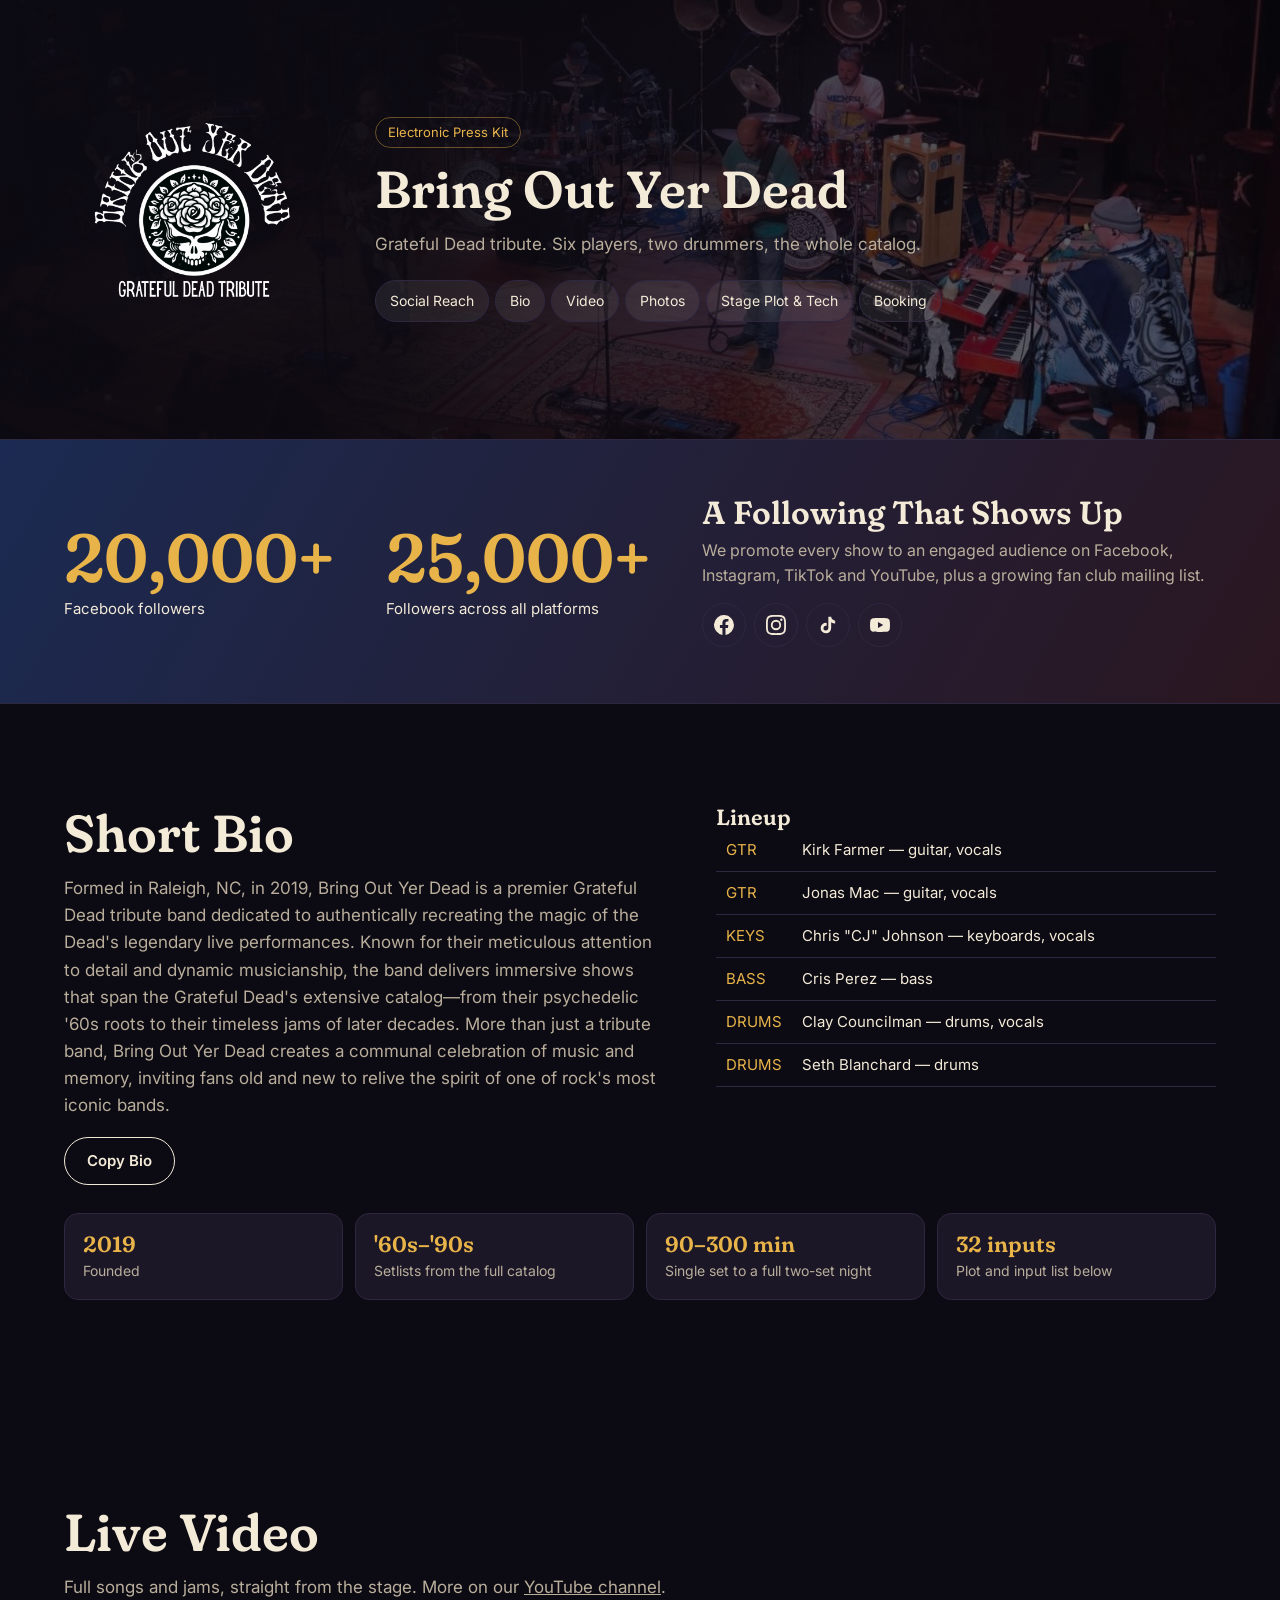
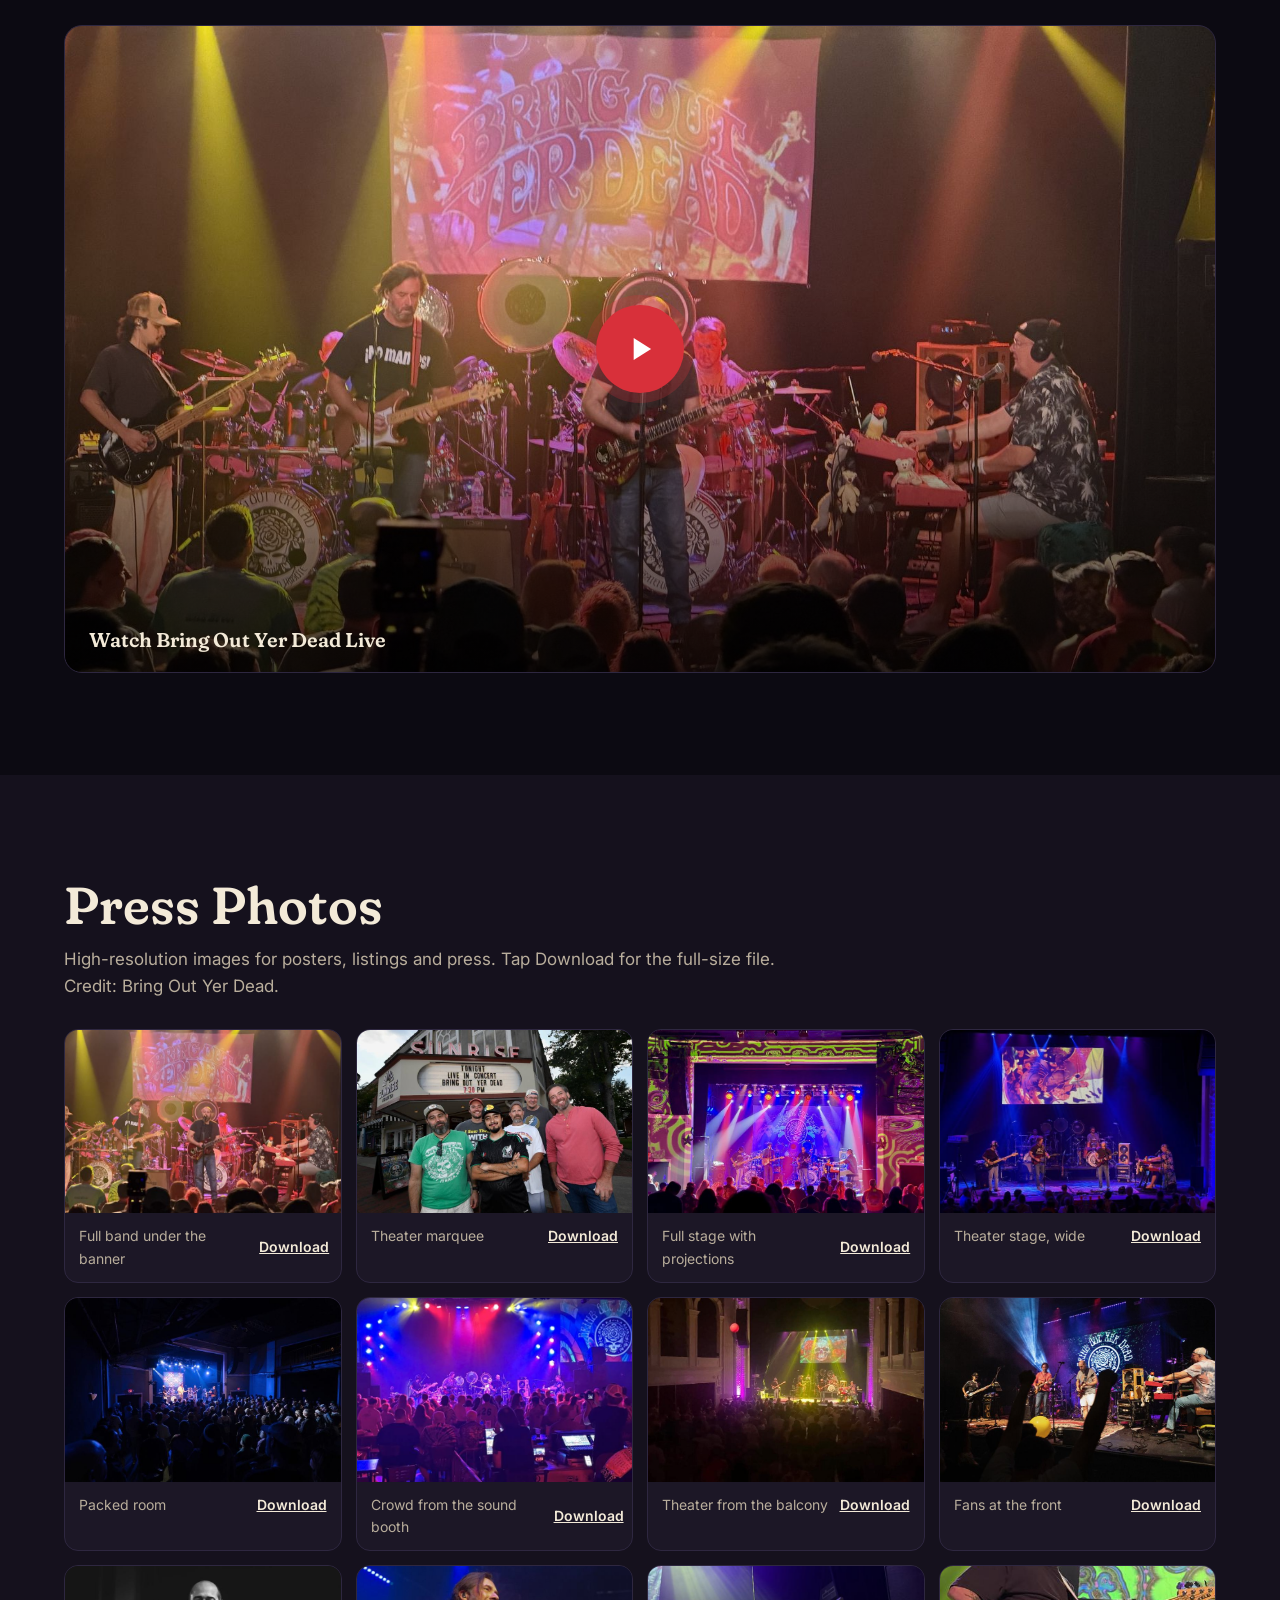
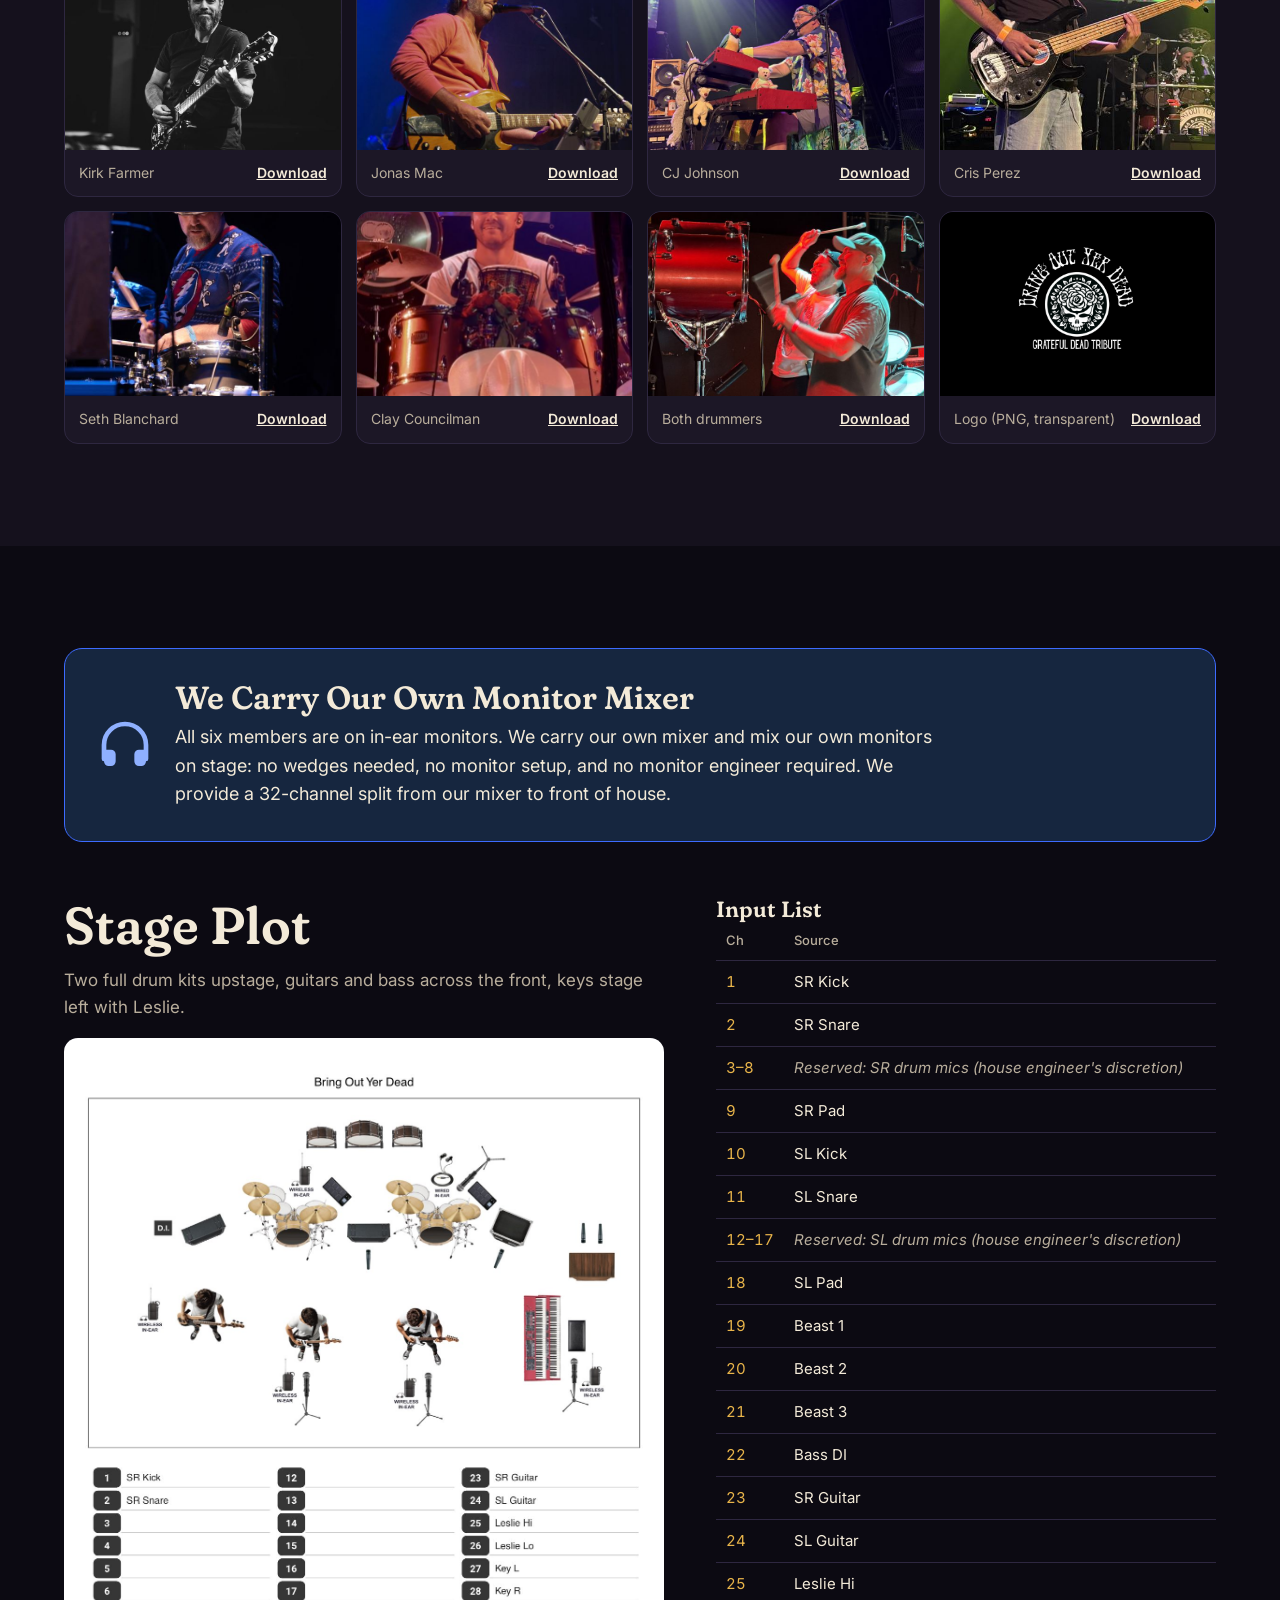
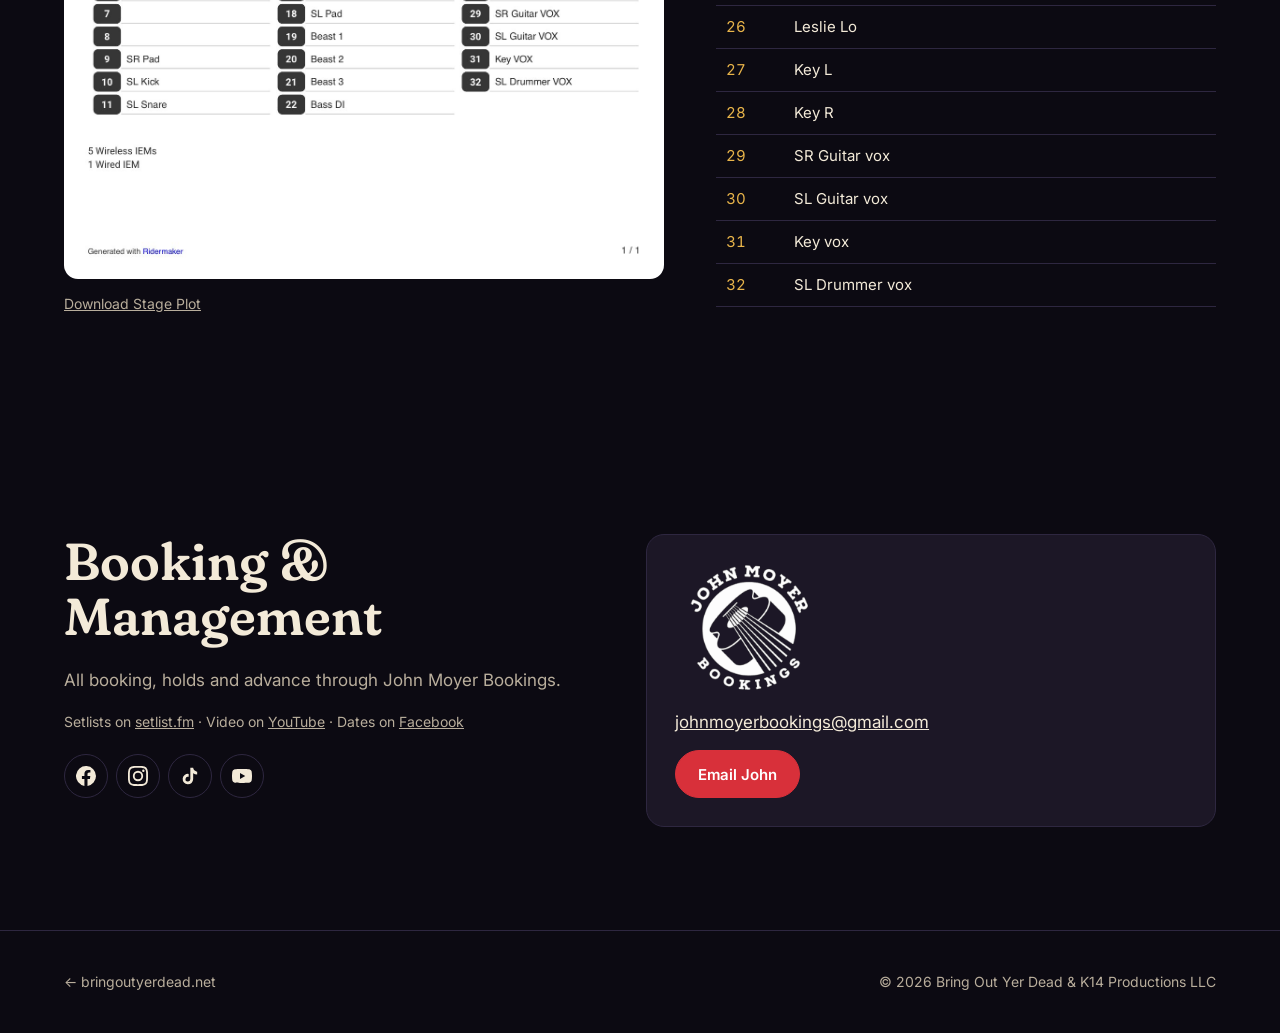
==== epk/index.html @ 400130a0 "EPK: reword monitor rig callout (own mixer, 32-ch split to FOH) Co-Authored-By: Claude Opus 5.5 <nor" ====
<!DOCTYPE html>
<html lang="en">
<head>
<meta charset="utf-8">
<meta name="viewport" content="width=device-width,initial-scale=1">
<title>Press Kit · Bring Out Yer Dead</title>
<meta name="robots" content="noindex,nofollow">
<link rel="icon" href="../img/icon.png">
<link rel="preconnect" href="https://fonts.googleapis.com"><link rel="preconnect" href="https://fonts.gstatic.com" crossorigin>
<link rel="stylesheet" href="https://fonts.googleapis.com/css2?family=Anton&family=Caveat:wght@600&family=Fraunces:opsz,wght,SOFT,WONK@9..144,500..700,100,1&family=Inter:wght@400;500;600&display=swap">
<link rel="stylesheet" href="../css/site.css">
<style>
.ehero{position:relative;isolation:isolate;overflow:hidden;padding:clamp(48px,7vw,96px) max(5vw,16px)}
.ehero::before{content:"";position:absolute;inset:0;z-index:-2;background:url(../img/stage.jpg) center/cover}
.ehero::after{content:"";position:absolute;inset:0;z-index:-1;background:linear-gradient(90deg,rgba(12,10,18,.96) 30%,rgba(12,10,18,.55))}
.ehero .wrap{display:grid;grid-template-columns:minmax(0,260px) minmax(0,1fr);gap:clamp(24px,4vw,56px);align-items:center}
.ehero img{width:100%;max-width:260px}
.ehero h1{font-size:clamp(36px,5vw,52px)}
.tag{display:inline-block;font-size:13px;color:var(--gold);border:1px solid rgba(232,180,74,.4);border-radius:999px;padding:4px 12px;margin-bottom:14px}
.jump{display:flex;gap:6px;flex-wrap:wrap;margin-top:22px}
.jump a{font-size:14px;text-decoration:none;padding:9px 14px;border-radius:999px;background:rgba(255,255,255,.07);border:1px solid var(--line)}
.jump a:hover{border-color:var(--red)}
.facts{display:grid;grid-template-columns:repeat(auto-fit,minmax(170px,1fr));gap:12px;margin-top:28px}
.facts div{background:var(--card);border:1px solid var(--line);border-radius:14px;padding:16px 18px}
.facts b{display:block;font:600 22px Fraunces,serif;font-variation-settings:"SOFT" 100;color:var(--gold)}
.facts span{font-size:14px;color:var(--mute)}
.two{display:grid;grid-template-columns:minmax(0,1.2fr) minmax(0,1fr);gap:clamp(24px,4vw,56px);align-items:start}
.photos{display:grid;grid-template-columns:repeat(auto-fit,minmax(240px,1fr));gap:14px;margin-top:28px}
.photos figure{margin:0;background:var(--card);border:1px solid var(--line);border-radius:14px;overflow:hidden}
.photos img{aspect-ratio:3/2;object-fit:cover;width:100%}
.photos figcaption{display:flex;justify-content:space-between;align-items:center;gap:10px;padding:12px 14px;font-size:14px;color:var(--mute)}
.photos a{color:var(--ink);font-weight:600;white-space:nowrap}
.plot{background:#fff;border-radius:14px;padding:10px}
table{width:100%;border-collapse:collapse;font-size:15px}
th,td{text-align:left;padding:9px 10px;border-bottom:1px solid var(--line)}
th{color:var(--mute);font-weight:500;font-size:13px}
td:first-child{font-variant-numeric:tabular-nums;color:var(--gold);width:3.5em}
.note{font-size:14px;color:var(--mute);margin-top:14px}
.rlist{columns:2 220px;padding:0;list-style:none;margin:20px 0 0}
.rlist li{padding:8px 0;border-bottom:1px solid var(--line);break-inside:avoid}
.reach{background:linear-gradient(120deg,#1b2a52,#2a1620);border-block:1px solid var(--line);padding:clamp(32px,5vw,56px) max(5vw,16px)}
.reach .wrap{display:grid;grid-template-columns:auto auto minmax(0,1fr);gap:clamp(20px,4vw,56px);align-items:center}
.rnum b{display:block;font:600 clamp(44px,6vw,68px)/1 Fraunces,serif;font-variation-settings:"SOFT" 100;color:var(--gold)}
.rnum span{display:block;margin-top:6px;color:var(--ink);font-size:15px}
.rtxt h2{font-size:clamp(24px,3vw,32px)}.rtxt p{color:var(--mute);margin:8px 0 14px}
.vframe{position:relative;display:grid;place-items:center;aspect-ratio:16/9;border-radius:18px;overflow:hidden;background:#000 url(../img/gallery/banner-wide.jpg) center/cover;border:1px solid var(--line);margin-top:24px;text-decoration:none}
.vframe::before{content:"";position:absolute;inset:0;background:linear-gradient(transparent 40%,rgba(0,0,0,.75))}
.vplay{position:relative;width:88px;height:88px;border-radius:50%;background:var(--red);display:grid;place-items:center;box-shadow:0 0 0 10px rgba(216,48,58,.25)}
.vlabel{position:absolute;left:24px;bottom:20px;font:600 20px Fraunces,serif;font-variation-settings:"SOFT" 100}
.vframe iframe{position:absolute;inset:0;width:100%;height:100%;border:0}
.mon{display:flex;gap:22px;align-items:center;background:#16263f;border:1px solid var(--blue);border-radius:18px;padding:clamp(20px,3vw,32px);margin-bottom:clamp(32px,5vw,56px)}
.mon svg{width:56px;height:56px;flex:none;color:#8fb0ff}
.mon h3{font-size:clamp(24px,3vw,32px)}.mon p{margin:8px 0 0;font-size:18px;max-width:70ch}
tr.res td{color:var(--mute);font-style:italic}tr.res td:first-child{color:var(--gold);font-style:normal;white-space:nowrap}
td:first-child{width:4.5em}
@media(max-width:860px){.reach .wrap{grid-template-columns:1fr 1fr}.rtxt{grid-column:1/-1}}
@media(max-width:600px){.mon{flex-direction:column;align-items:flex-start}}
@media(max-width:760px){.ehero .wrap,.two{grid-template-columns:minmax(0,1fr)}.ehero img{max-width:180px}}
</style>
</head>
<body>

<header class="ehero">
  <div class="wrap">
    <img src="../img/logo.png" alt="Bring Out Yer Dead — Grateful Dead Tribute">
    <div>
      <span class="tag">Electronic Press Kit</span>
      <h1>Bring Out Yer Dead</h1>
      <p class="lede">Grateful Dead tribute. Six players, two drummers, the whole catalog.</p>
      <div class="jump"><a href="#reach">Social Reach</a><a href="#bio">Bio</a><a href="#video">Video</a><a href="#photos">Photos</a><a href="#tech">Stage Plot &amp; Tech</a><a href="#contact">Booking</a></div>
    </div>
  </div>
</header>

<section class="reach" id="reach">
  <div class="wrap">
    <div class="rnum"><b>20,000+</b><span>Facebook followers</span></div>
    <div class="rnum"><b>25,000+</b><span>Followers across all platforms</span></div>
    <div class="rtxt">
      <h2>A Following That Shows Up</h2>
      <p>We promote every show to an engaged audience on Facebook, Instagram, TikTok and YouTube, plus a growing fan club mailing list.</p>
      <div class="social" data-social></div>
    </div>
  </div>
</section>

<section class="band" id="bio">
  <div class="wrap two">
    <div>
      <h2>Short Bio</h2>
      <p class="lede" id="bioText">Formed in Raleigh, NC, in 2019, Bring Out Yer Dead is a premier Grateful Dead tribute band dedicated to authentically recreating the magic of the Dead's legendary live performances. Known for their meticulous attention to detail and dynamic musicianship, the band delivers immersive shows that span the Grateful Dead's extensive catalog—from their psychedelic '60s roots to their timeless jams of later decades. More than just a tribute band, Bring Out Yer Dead creates a communal celebration of music and memory, inviting fans old and new to relive the spirit of one of rock's most iconic bands.</p>
      <button class="btn" type="button" id="copyBio">Copy Bio</button> <span class="msg" id="copyMsg" role="status"></span>
    </div>
    <div>
      <h3>Lineup</h3>
      <table><tbody>
        <tr><td>GTR</td><td>Kirk Farmer — guitar, vocals</td></tr>
        <tr><td>GTR</td><td>Jonas Mac — guitar, vocals</td></tr>
        <tr><td>KEYS</td><td>Chris "CJ" Johnson — keyboards, vocals</td></tr>
        <tr><td>BASS</td><td>Cris Perez — bass</td></tr>
        <tr><td>DRUMS</td><td>Clay Councilman — drums, vocals</td></tr>
        <tr><td>DRUMS</td><td>Seth Blanchard — drums</td></tr>
      </tbody></table>
    </div>
  </div>
  <div class="wrap facts">
    <div><b>2019</b><span>Founded</span></div>
    <div><b>'60s–'90s</b><span>Setlists from the full catalog</span></div>
    <div><b>90–300 min</b><span>Single set to a full two-set night</span></div>
    <div><b>32 inputs</b><span>Plot and input list below</span></div>
  </div>
</section>

<section class="band" id="video">
  <div class="wrap">
    <h2>Live Video</h2>
    <p class="lede">Full songs and jams, straight from the stage. More on our <a href="https://www.youtube.com/channel/UCQ5zhto_H1IK1-C3n1uaO1Q" target="_blank" rel="noopener">YouTube channel</a>.</p>
    <a class="vframe" id="evid" href="https://www.youtube.com/channel/UCQ5zhto_H1IK1-C3n1uaO1Q" target="_blank" rel="noopener" data-list="UUQ5zhto_H1IK1-C3n1uaO1Q" aria-label="Play live videos">
      <span class="vplay"><svg viewBox="0 0 24 24" width="38" height="38" fill="#fff"><path d="M8 5v14l11-7z"/></svg></span>
      <span class="vlabel">Watch Bring Out Yer Dead Live</span>
    </a>
  </div>
</section>

<section class="band sets" id="photos">
  <div class="wrap">
    <h2>Press Photos</h2>
    <p class="lede">High-resolution images for posters, listings and press. Tap Download for the full-size file. Credit: Bring Out Yer Dead.</p>
    <div class="photos" id="pressPhotos"></div>
  </div>
</section>

<section class="band" id="tech">
  <div class="wrap">
    <div class="mon">
      <svg viewBox="0 0 24 24" aria-hidden="true"><path d="M3 18v-6a9 9 0 0 1 18 0v6" fill="none" stroke="currentColor" stroke-width="2" stroke-linecap="round"/><path d="M21 19a2 2 0 0 1-2 2h-1a2 2 0 0 1-2-2v-3a2 2 0 0 1 2-2h3zM3 19a2 2 0 0 0 2 2h1a2 2 0 0 0 2-2v-3a2 2 0 0 0-2-2H3z" fill="currentColor"/></svg>
      <div>
        <h3>We Carry Our Own Monitor Mixer</h3>
        <p>All six members are on in-ear monitors. We carry our own mixer and mix our own monitors on stage: no wedges needed, no monitor setup, and no monitor engineer required. We provide a 32-channel split from our mixer to front of house.</p>
      </div>
    </div>
  </div>
  <div class="wrap two">
    <div>
      <h2>Stage Plot</h2>
      <p class="lede">Two full drum kits upstage, guitars and bass across the front, keys stage left with Leslie.</p>
      <a href="../img/stage-plot.jpg" class="plot" style="display:block"><img src="../img/stage-plot.jpg" alt="Stage plot showing two drum kits, two guitar amps, bass DI, keyboard rig with Leslie, and vocal mic positions" loading="lazy"></a>
      <p class="note"><a href="../img/stage-plot.jpg" download>Download Stage Plot</a></p>
    </div>
    <div>
      <h3>Input List</h3>
      <table class="stack">
        <thead><tr><th>Ch</th><th>Source</th></tr></thead>
        <tbody id="inputs"></tbody>
      </table>

    </div>
  </div>
</section>

<section class="band book" id="contact">
  <div class="wrap grid">
    <div><h2>Booking &amp; Management</h2><p class="lede">All booking, holds and advance through John Moyer Bookings.</p><p class="note">Setlists on <a href="https://www.setlist.fm/setlists/bring-out-yer-dead-73efc609.html" target="_blank" rel="noopener">setlist.fm</a> · Video on <a href="https://www.youtube.com/channel/UCQ5zhto_H1IK1-C3n1uaO1Q" target="_blank" rel="noopener">YouTube</a> · Dates on <a href="https://www.facebook.com/BringOutYerDeadNC/events" target="_blank" rel="noopener">Facebook</a></p><div class="social" data-social style="margin-top:20px"></div></div>
    <div class="agent">
      <img src="../img/john-moyer-bookings.png" alt="John Moyer Bookings logo" width="150" height="132">
      <a class="mail" href="mailto:johnmoyerbookings@gmail.com?subject=Booking%20inquiry%20-%20Bring%20Out%20Yer%20Dead">johnmoyerbookings@gmail.com</a>
      <a class="btn red" href="mailto:johnmoyerbookings@gmail.com?subject=Booking%20inquiry%20-%20Bring%20Out%20Yer%20Dead">Email John</a>
    </div>
  </div>
</section>

<footer><div class="wrap"><a href="../" style="text-decoration:none">← bringoutyerdead.net</a><div>© <span id="yr">2026</span> Bring Out Yer Dead &amp; K14 Productions LLC</div></div></footer>

<script src="../js/site.js"></script>
<script>
{
const INPUTS = [[1,'SR Kick'],[2,'SR Snare'],['3–8','Reserved: SR drum mics (house engineer\'s discretion)',1],[9,'SR Pad'],[10,'SL Kick'],[11,'SL Snare'],['12–17','Reserved: SL drum mics (house engineer\'s discretion)',1],[18,'SL Pad'],[19,'Beast 1'],[20,'Beast 2'],[21,'Beast 3'],[22,'Bass DI'],[23,'SR Guitar'],[24,'SL Guitar'],[25,'Leslie Hi'],[26,'Leslie Lo'],[27,'Key L'],[28,'Key R'],[29,'SR Guitar vox'],[30,'SL Guitar vox'],[31,'Key vox'],[32,'SL Drummer vox']];
document.getElementById('inputs').innerHTML = INPUTS.map(([c,s,r]) => `<tr${r ? ' class="res"' : ''}><td>${c}</td><td>${s}</td></tr>`).join('');
const PP = [['banner-wide','Full band under the banner'],['marquee','Theater marquee'],['psych-room','Full stage with projections'],['theater-wide','Theater stage, wide'],['crowd-wide','Packed room'],['foh-crowd','Crowd from the sound booth'],['balcony-crowd','Theater from the balcony'],['hands-logo','Fans at the front'],['kirk-bw','Kirk Farmer'],['jonas-smile','Jonas Mac'],['cj-floral','CJ Johnson'],['cris-green','Cris Perez'],['drums-sweater','Seth Blanchard'],['drummer-smile','Clay Councilman'],['drum-duo','Both drummers']];
document.getElementById('pressPhotos').innerHTML = PP.map(([f,t]) => `<figure><img src="../img/gallery/${f}-sm.jpg" alt="${t}" loading="lazy"><figcaption>${t}<a href="../img/gallery/${f}.jpg" download>Download</a></figcaption></figure>`).join('') + `<figure><img src="../img/logo.png" alt="Band logo" loading="lazy" style="object-fit:contain;background:#000;padding:16px"><figcaption>Logo (PNG, transparent)<a href="../img/logo.png" download>Download</a></figcaption></figure>`;
const ev = document.getElementById('evid');
ev.addEventListener('click', e => { if (window.self !== window.top) return; e.preventDefault(); ev.innerHTML = `<iframe src="https://www.youtube-nocookie.com/embed/videoseries?list=${ev.dataset.list}&autoplay=1" title="Bring Out Yer Dead live video" allow="autoplay; encrypted-media; picture-in-picture" allowfullscreen></iframe>`; });
const b = document.getElementById('copyBio'), m = document.getElementById('copyMsg');
b.addEventListener('click', async () => {
  try { await navigator.clipboard.writeText(document.getElementById('bioText').textContent); m.textContent = 'Copied.'; }
  catch { m.textContent = 'Select the text above to copy it.'; }
});
}
</script>
</body>
</html>
---- css/site.css ----
/*
VOICE: a seasoned touring band — warm, confident, a little cosmic, never cartoonish.
IDEA: a theater marquee at night with a liquid light show washing over the stage; shows read like ticket stubs, setlists like a taped-down stage set card.
PICTURE: the band's own live photo under an animated oil-projection canvas, the rose-skull logo floating on top.
COLOUR and TYPE: midnight ground, bone-white text, Steal-Your-Face red as the main accent, lightning blue in support; Fraunces (soft, wonky) for headlines, Inter for body, Caveat for the handwritten setlist.
LAYOUT: full-bleed bands, 1240px content, stacking cleanly under 600px.
*/
:root{color-scheme:dark;--bg:#0c0a12;--bg2:#15111d;--card:#1c1726;--line:#2e2740;--ink:#f3ead8;--mute:#b9ae9c;--red:#d8303a;--red2:#ff5a5f;--blue:#3d6bff;--gold:#e8b44a}
:root[data-theme=light],:root[data-theme=dark]{color-scheme:dark}
*{box-sizing:border-box;min-width:0}
html{scroll-behavior:smooth;scroll-padding-top:72px}
@media(prefers-reduced-motion:reduce){html{scroll-behavior:auto}}
body{margin:0;background:var(--bg);color:var(--ink);font:16px/1.6 Inter,system-ui,-apple-system,sans-serif;overflow-x:clip;-webkit-font-smoothing:antialiased}
img{max-width:100%;display:block}
a{color:inherit}
h1,h2,h3{font-family:Fraunces,Georgia,serif;font-variation-settings:"SOFT" 100,"WONK" 1;font-weight:600;line-height:1.05;text-wrap:balance;margin:0}
h2{font-size:clamp(32px,5vw,52px)}
h3{font-size:22px}
p{margin:0 0 1em;max-width:66ch}
.wrap{max-width:1240px;margin:0 auto}
.band{padding:clamp(56px,8vw,112px) max(5vw,16px)}
.lede{color:var(--mute);font-size:17px;margin-top:14px}
.btn{display:inline-flex;align-items:center;justify-content:center;gap:8px;min-height:48px;padding:0 22px;border-radius:999px;font:600 15px Inter,sans-serif;text-decoration:none;border:1.5px solid var(--ink);background:transparent;color:var(--ink);cursor:pointer;transition:background .2s,color .2s,transform .2s}
.btn:hover{background:var(--ink);color:var(--bg)}
.btn.red{background:var(--red);border-color:var(--red);color:#fff}
.btn.red:hover{background:var(--red2);border-color:var(--red2)}
:focus-visible{outline:3px solid var(--gold);outline-offset:3px}

/* nav */
.nav{position:fixed;inset:0 0 auto;z-index:50;display:flex;align-items:center;justify-content:space-between;gap:16px;padding:10px max(4vw,16px);transition:background .3s,backdrop-filter .3s}
.nav.solid{background:rgba(12,10,18,.86);backdrop-filter:blur(12px);border-bottom:1px solid var(--line)}
.brand{display:flex;align-items:center;gap:12px;text-decoration:none;font:400 21px/1 Anton,Impact,"Arial Narrow",sans-serif;text-transform:uppercase;letter-spacing:.04em;white-space:nowrap}
.brand img{width:42px;height:42px;border-radius:50%;flex:none}
.links{display:flex;gap:4px;align-items:center}
.links a{text-decoration:none;padding:10px 12px;border-radius:8px;font-size:15px;color:var(--mute)}
.links a:hover{color:var(--ink)}
.links .btn{color:#fff;min-height:42px;margin-left:8px}
.burger{display:none;width:44px;height:44px;border:0;background:transparent;color:var(--ink);cursor:pointer}
@media(max-width:1120px){
 .burger{display:block}
 .links{position:fixed;inset:64px 0 auto;flex-direction:column;align-items:stretch;background:rgba(12,10,18,.97);padding:12px 16px 24px;border-bottom:1px solid var(--line);transform:translateY(-130%);transition:transform .3s}
 .links.open{transform:none}
 .links a{font-size:18px;padding:14px 8px}
 .links .btn{margin:8px 0 0}
}

/* hero */
.hero{position:relative;min-height:min(100svh,920px);display:grid;place-items:center;text-align:center;overflow:hidden;isolation:isolate;padding:96px 16px 64px}
.hero .photo{position:absolute;inset:0;z-index:-3;background:url(../img/live-blue.jpg) center 35%/cover;filter:saturate(1.1)}
.hero canvas{position:absolute;inset:0;width:100%;height:100%;z-index:-2;mix-blend-mode:screen;opacity:.55}
.hero::after{content:"";position:absolute;inset:0;z-index:-1;background:radial-gradient(ellipse at 50% 45%,rgba(12,10,18,.25),rgba(12,10,18,.78) 70%),linear-gradient(transparent 60%,var(--bg))}
.hero .logo{width:clamp(240px,40vw,460px);margin:0 auto 28px;filter:drop-shadow(0 8px 30px rgba(0,0,0,.6))}
.hero p{margin:6px auto 26px;font-size:clamp(17px,2vw,20px);max-width:36ch;color:#efe6d4;text-shadow:0 2px 12px #000}
.hero .cta{display:flex;gap:12px;justify-content:center;flex-wrap:wrap}
.oil{position:absolute;right:max(4vw,16px);bottom:24px;font-size:13px;color:var(--mute);background:rgba(12,10,18,.6);border:1px solid var(--line);border-radius:999px;padding:8px 14px;cursor:pointer;min-height:40px}
.oil:hover{color:var(--ink)}


/* shows */
.head{display:flex;justify-content:space-between;align-items:end;gap:20px;flex-wrap:wrap;margin-bottom:32px}
.shows{background:linear-gradient(180deg,var(--bg),var(--bg2))}
.bit-wrap{background:var(--card);border:1px solid var(--line);border-radius:18px;padding:clamp(16px,3vw,32px);min-height:180px}
.fallback{display:grid;gap:12px;justify-items:start;margin-top:20px;padding-top:20px;border-top:1px solid var(--line)}
.fallback p{color:var(--mute)}

/* about */
.about .lede{color:var(--ink);font:500 clamp(19px,2.2vw,22px)/1.45 Inter,sans-serif;margin:18px 0 20px;padding-left:16px;border-left:3px solid var(--red)}
.about .grid{display:grid;grid-template-columns:minmax(0,1.1fr) minmax(0,1fr);gap:clamp(28px,5vw,72px);align-items:center}
.about figure{margin:0;position:relative}
.about figure img{border-radius:18px;aspect-ratio:3/2;object-fit:cover;width:100%;height:auto}
.about figcaption{font-size:13px;color:var(--mute);margin-top:10px}
.stats{display:flex;gap:28px;flex-wrap:wrap;margin:24px 0 0;padding:20px 0 0;border-top:1px solid var(--line)}
.stats b{display:block;font:600 30px Fraunces,serif;font-variation-settings:"SOFT" 100;color:var(--gold)}
.stats span{font-size:14px;color:var(--mute)}
@media(max-width:820px){.about .grid{grid-template-columns:minmax(0,1fr)}}

/* members */
.members{display:grid;grid-template-columns:repeat(auto-fill,minmax(min(170px,40vw),1fr));gap:12px;margin-top:40px}
.m{background:var(--card);border:1px solid var(--line);border-radius:16px;padding:20px;display:grid;gap:4px;position:relative;overflow:hidden;transition:transform .25s,border-color .25s}
.m:hover{transform:translateY(-4px);border-color:var(--red)}
.m svg{width:34px;height:34px;color:var(--red2);margin-bottom:10px}
.m b{font:600 19px Fraunces,serif;font-variation-settings:"SOFT" 100}
.m span{color:var(--mute);font-size:14px}

/* setlists */
.sets{background:var(--bg2)}
.sets .grid{display:grid;grid-template-columns:minmax(0,300px) minmax(0,1fr);gap:clamp(20px,4vw,48px);align-items:start}
.picker{display:grid;gap:8px}
.picker button{text-align:left;background:var(--card);border:1px solid var(--line);color:var(--ink);border-radius:12px;padding:12px 16px;cursor:pointer;min-height:56px;font:15px Inter,sans-serif;transition:border-color .2s,background .2s}
.picker button small{display:block;color:var(--mute);font-size:13px}
.picker button[aria-selected=true]{border-color:var(--red);background:#2a1620}
.card{position:relative;background:#f4eedf;color:#1b1820;border-radius:6px;padding:34px clamp(20px,4vw,44px) 28px;box-shadow:0 20px 50px rgba(0,0,0,.45);transform:rotate(-.6deg)}
.card::before,.card::after{content:"";position:absolute;top:-12px;width:90px;height:26px;background:rgba(232,180,74,.55);transform:rotate(-4deg)}
.card::before{left:24px}.card::after{right:24px;transform:rotate(5deg)}
.card h3{font-size:26px;color:#1b1820}
.card .where{font-size:14px;color:#5c5560;margin:4px 0 18px}
.card ol{margin:0;padding:0;list-style:none;columns:2 220px;column-gap:32px;font:600 24px/1.35 Caveat,cursive}
.card li{break-inside:avoid;padding:2px 0}
.card li.seg::after{content:" →";color:var(--red)}
.card .src{font-size:13px;color:#5c5560;margin:16px 0 0}
@media(max-width:760px){.sets .grid{grid-template-columns:minmax(0,1fr)}.picker{grid-auto-flow:column;grid-auto-columns:minmax(200px,1fr);overflow-x:auto;padding-bottom:6px}}

/* watch + photos */
.watch .frame{position:relative;aspect-ratio:16/9;border-radius:18px;overflow:hidden;background:#000 url(../img/stage.jpg) center/cover;display:grid;place-items:center;text-decoration:none;border:1px solid var(--line)}
.watch .frame::before{content:"";position:absolute;inset:0;background:linear-gradient(transparent 40%,rgba(0,0,0,.7))}
.watch .play{position:relative;width:88px;height:88px;border-radius:50%;background:var(--red);display:grid;place-items:center;box-shadow:0 0 0 10px rgba(216,48,58,.25);transition:transform .2s}
.watch .frame:hover .play{transform:scale(1.08)}
.watch .label{position:absolute;left:24px;bottom:20px;font:600 20px Fraunces,serif;font-variation-settings:"SOFT" 100}
.watch iframe{position:absolute;inset:0;width:100%;height:100%;border:0}

/* join + booking */
.join{position:relative;overflow:hidden;isolation:isolate;text-align:center}
.join::before{content:"";position:absolute;inset:-40%;z-index:-1;background:conic-gradient(from 0deg,#d8303a33,#3d6bff33,#e8b44a2a,#d8303a33);filter:blur(60px);animation:spin 30s linear infinite}
@keyframes spin{to{transform:rotate(1turn)}}
@media(prefers-reduced-motion:reduce){.join::before{animation:none}}
.join p{margin-inline:auto}
form.sub{display:flex;gap:10px;max-width:520px;margin:26px auto 0;flex-wrap:wrap}
input,textarea{font:16px Inter,sans-serif;color:var(--ink);background:var(--card);border:1px solid var(--line);border-radius:12px;padding:13px 16px;min-height:50px;width:100%}
input::placeholder,textarea::placeholder{color:#8d8397}
form.sub input[type=email]{flex:1 1 240px;width:auto;border-radius:999px;padding-inline:22px}
.consent{display:flex;gap:10px;align-items:center;justify-content:center;width:100%;font-size:14px;color:var(--mute)}
.consent input{width:20px;height:20px;min-height:0}
.msg{min-height:1.6em;margin-top:12px;font-size:15px;color:var(--gold)}
.book .grid{display:grid;grid-template-columns:minmax(0,1fr) minmax(0,1.1fr);gap:clamp(28px,5vw,64px)}
.agent{background:var(--card);border:1px solid var(--line);border-radius:18px;padding:28px;display:grid;gap:14px;justify-items:start;align-content:start}
.agent img{width:150px}
.agent .mail{font-size:17px;word-break:break-all}
.cform{display:grid;gap:12px;grid-template-columns:1fr 1fr}
.cform .full{grid-column:1/-1}
.cform label{display:grid;gap:6px;font-size:14px;color:var(--mute)}
@media(max-width:820px){.book .grid{grid-template-columns:minmax(0,1fr)}}
@media(max-width:480px){.cform{grid-template-columns:1fr}}

/* footer */
footer{border-top:1px solid var(--line);padding:40px max(5vw,16px);color:var(--mute);font-size:14px}
footer .wrap{display:flex;justify-content:space-between;gap:20px;flex-wrap:wrap;align-items:center}
.social{display:flex;gap:8px}
.social a{width:44px;height:44px;border-radius:50%;border:1px solid var(--line);display:grid;place-items:center;color:var(--ink);transition:background .2s,border-color .2s}
.social a:hover{background:var(--red);border-color:var(--red)}
.social svg{width:20px;height:20px;fill:currentColor}
.reveal{opacity:0;transform:translateY(24px);transition:opacity .8s,transform .8s}
.reveal.in{opacity:1;transform:none}
@media(prefers-reduced-motion:reduce){.reveal{opacity:1;transform:none;transition:none}}

/* photo gallery */
.pgrid{columns:3 260px;column-gap:12px}
.pgrid button{display:block;width:100%;padding:0;border:0;border-radius:12px;overflow:hidden;cursor:zoom-in;background:#000;margin:0 0 12px;break-inside:avoid}
.pgrid img{width:100%;height:auto;display:block;transition:transform .6s}
.pgrid button:hover img{transform:scale(1.05)}
@media(max-width:600px){.pgrid{columns:2;column-gap:8px}.pgrid button{margin-bottom:8px;border-radius:8px}}
.lb{position:fixed;inset:0;z-index:90;background:rgba(5,4,8,.95);display:grid;place-items:center;padding:56px 12px}
.lb[hidden]{display:none}
.lb img{max-width:100%;max-height:calc(100vh - 112px);border-radius:8px;box-shadow:0 20px 60px #000}
.lb button{position:absolute;width:52px;height:52px;border-radius:50%;border:1px solid var(--line);background:rgba(28,23,38,.85);color:var(--ink);font-size:30px;line-height:1;cursor:pointer;display:grid;place-items:center}
.lb button:hover{border-color:var(--red)}
.lbx{top:12px;right:12px}.lbp{left:12px;top:50%;transform:translateY(-50%)}.lbn{right:12px;top:50%;transform:translateY(-50%)}
.lbc{position:absolute;bottom:16px;left:0;right:0;text-align:center;color:var(--mute);font-size:14px}
@media(max-width:600px){.lbp,.lbn{top:auto;bottom:8px;transform:none}.lbc{bottom:22px}}
/* member photos */
.m .ph{display:block;width:calc(100% + 40px);max-width:none;margin:-20px -20px 14px;height:auto;aspect-ratio:4/5;object-fit:cover;background:#000}
.m .noph{display:grid;place-items:center;width:calc(100% + 40px);margin:-20px -20px 14px;aspect-ratio:4/5;background:linear-gradient(160deg,#2a1f38,#15111d)}
.m .noph svg{width:56px;height:56px;margin:0;opacity:.8}
.m{align-content:start}

/* member cards + bio panel */
button.m{font:inherit;color:inherit;text-align:left;cursor:pointer;width:100%}
.m em{font:italic 500 15px Fraunces,serif;font-variation-settings:"SOFT" 100;color:var(--gold)}
.m .more{font-style:normal;font-size:13px;font-weight:600;color:var(--red2);margin-top:6px}
.md{position:fixed;inset:0;z-index:95;background:rgba(5,4,8,.88);display:grid;place-items:center;padding:16px;overflow-y:auto}
.md[hidden]{display:none}
.mdbox{position:relative;width:min(860px,100%);background:var(--card);border:1px solid var(--line);border-radius:20px;overflow:hidden;box-shadow:0 30px 80px #000}
.mdx{position:absolute;top:12px;right:12px;z-index:2;width:48px;height:48px;border-radius:50%;border:1px solid var(--line);background:rgba(12,10,18,.8);color:var(--ink);font-size:28px;cursor:pointer}
.mdx:hover{border-color:var(--red)}
.mdpics{display:grid;grid-template-columns:minmax(0,2fr) minmax(0,1fr);grid-template-rows:repeat(2,minmax(0,1fr));gap:4px;height:clamp(240px,40vw,380px);overflow:hidden}
.mdpics img{min-height:0}
.mdpics img{width:100%;height:100%;object-fit:cover;object-position:50% 30%}
.mdpics img:first-child{grid-row:span 2}
.mdpics img:nth-child(2):last-child{grid-row:span 2}
.mdtxt{padding:24px clamp(20px,4vw,36px) 30px;display:grid;gap:4px}
.mdtxt h3{font-size:clamp(26px,3.5vw,34px)}
.mdtxt em{font:italic 500 19px Fraunces,serif;font-variation-settings:"SOFT" 100;color:var(--gold)}
.mdtxt span{color:var(--mute);font-size:14px}
.mdtxt p{margin:14px 0 0;font-size:17px;max-width:62ch}
@media(max-width:600px){.mdpics{grid-template-columns:1fr 1fr;grid-template-rows:auto auto;height:auto;overflow:visible}.mdpics img{aspect-ratio:1}.mdpics img:first-child{grid-column:span 2;grid-row:auto;aspect-ratio:4/3}.mdpics img:nth-child(2):last-child{grid-column:span 2;grid-row:auto;aspect-ratio:4/3}}

/* social: header icons + follow block */
.navsoc{display:flex;gap:2px;margin-left:6px;padding-left:10px;border-left:1px solid var(--line)}
.navsoc a{width:38px;height:38px;padding:0;border-radius:50%;display:grid;place-items:center;color:var(--mute)}
.navsoc a:hover{color:var(--ink);background:rgba(255,255,255,.08)}
.navsoc svg{width:18px;height:18px;fill:currentColor}
@media(max-width:1120px){.navsoc{margin:8px 0 0;padding:12px 0 0;border-left:0;border-top:1px solid var(--line);gap:8px}.navsoc a{width:46px;height:46px;border:1px solid var(--line)}.navsoc svg{width:20px;height:20px}}
.follow{margin:56px auto 0;max-width:900px}
.follow h3{font-size:clamp(24px,3vw,30px)}
.follow p{margin:10px auto 22px;color:var(--mute)}
.fol{display:grid;grid-template-columns:repeat(3,minmax(0,1fr));gap:12px;text-align:left}
.fol a{display:flex;gap:12px;align-items:center;padding:16px;border-radius:14px;background:var(--card);border:1px solid var(--line);text-decoration:none;transition:border-color .2s,transform .2s}
.fol a:hover{border-color:var(--red);transform:translateY(-2px)}
.fol svg{width:28px;height:28px;flex:none;fill:currentColor}
.fol b{display:block;font-size:16px}.fol small{display:block;color:var(--mute);font-size:13px;line-height:1.35}
.fol a.fb{grid-column:span 3;background:#1b2a52;border-color:#3d6bff;padding:20px 22px}
.fol a.fb svg{width:36px;height:36px;color:#8fb0ff}.fol a.fb b{font-size:19px}.fol a.fb small{color:#c9d6ff;font-size:14px}
.fol a.fb:hover{border-color:#8fb0ff}
@media(max-width:760px){.fol{grid-template-columns:minmax(0,1fr)}.fol a.fb{grid-column:auto}}
.book h2{margin-bottom:24px}
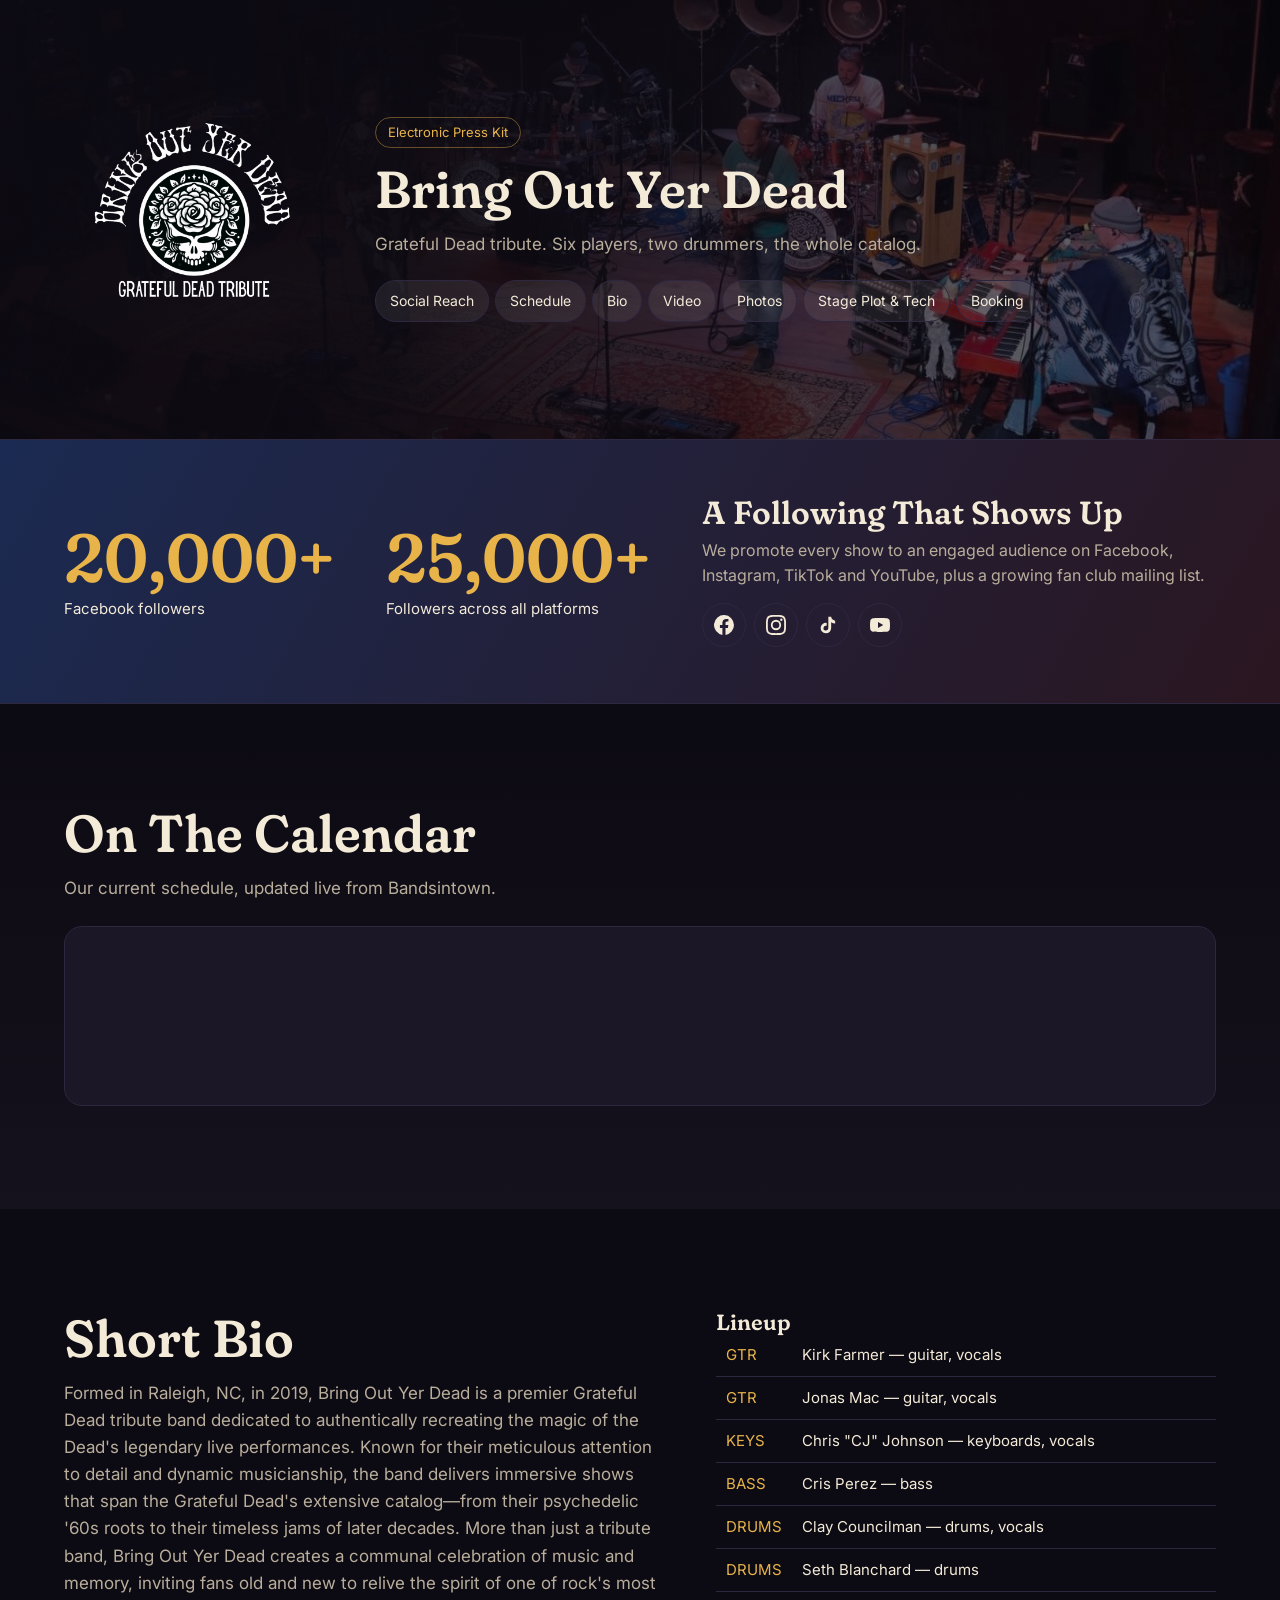
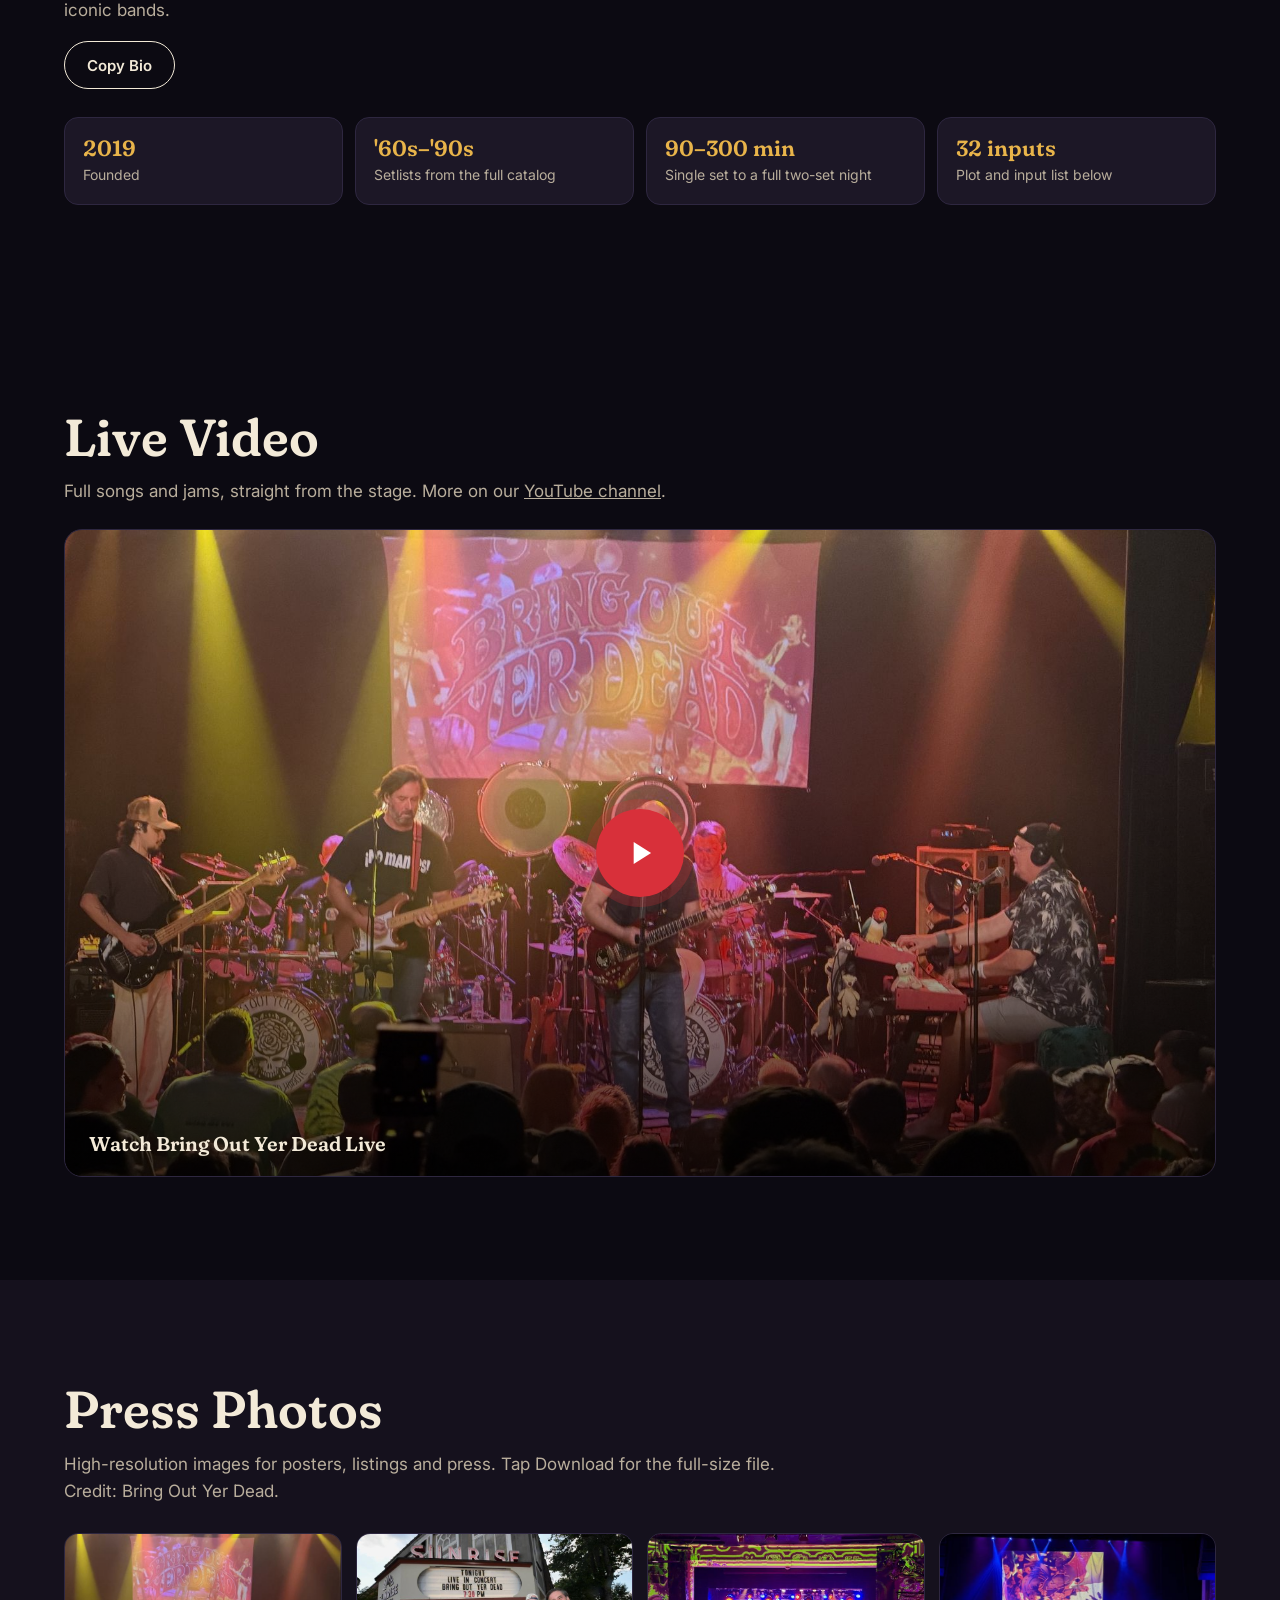
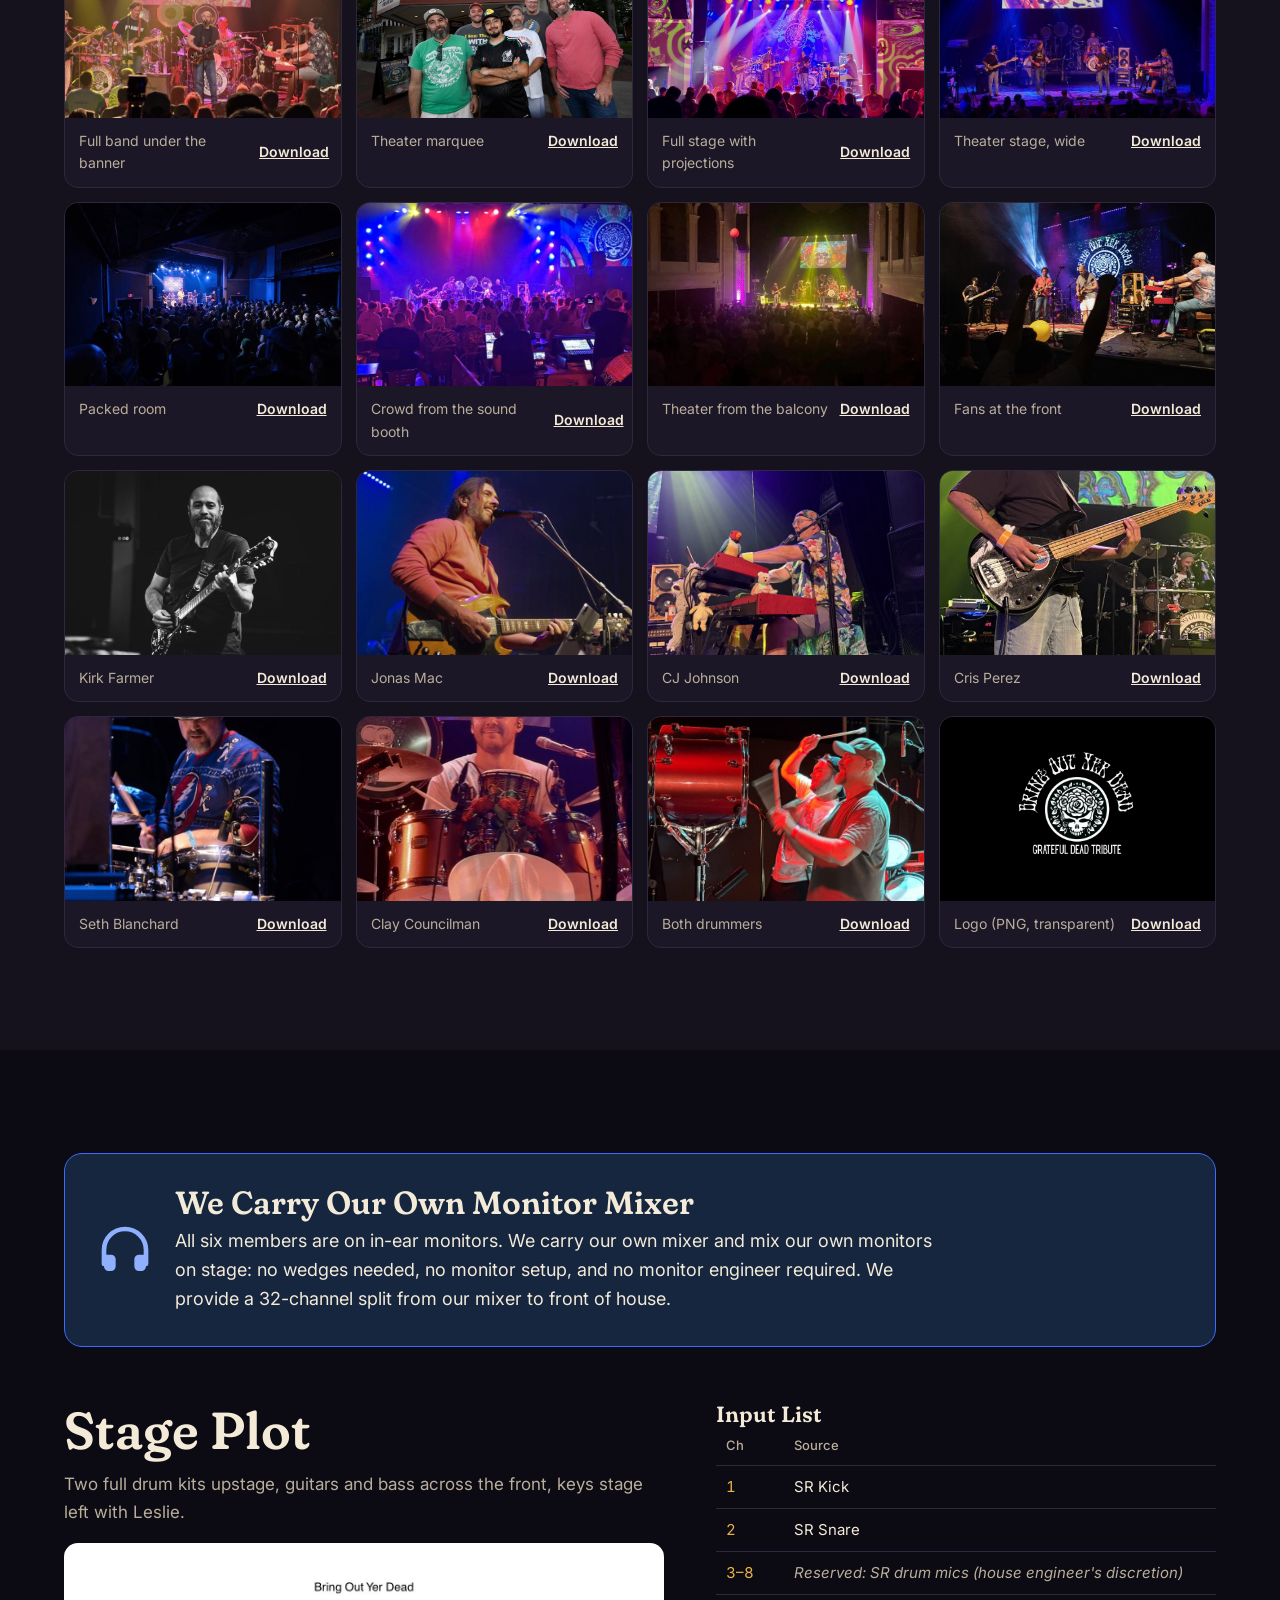
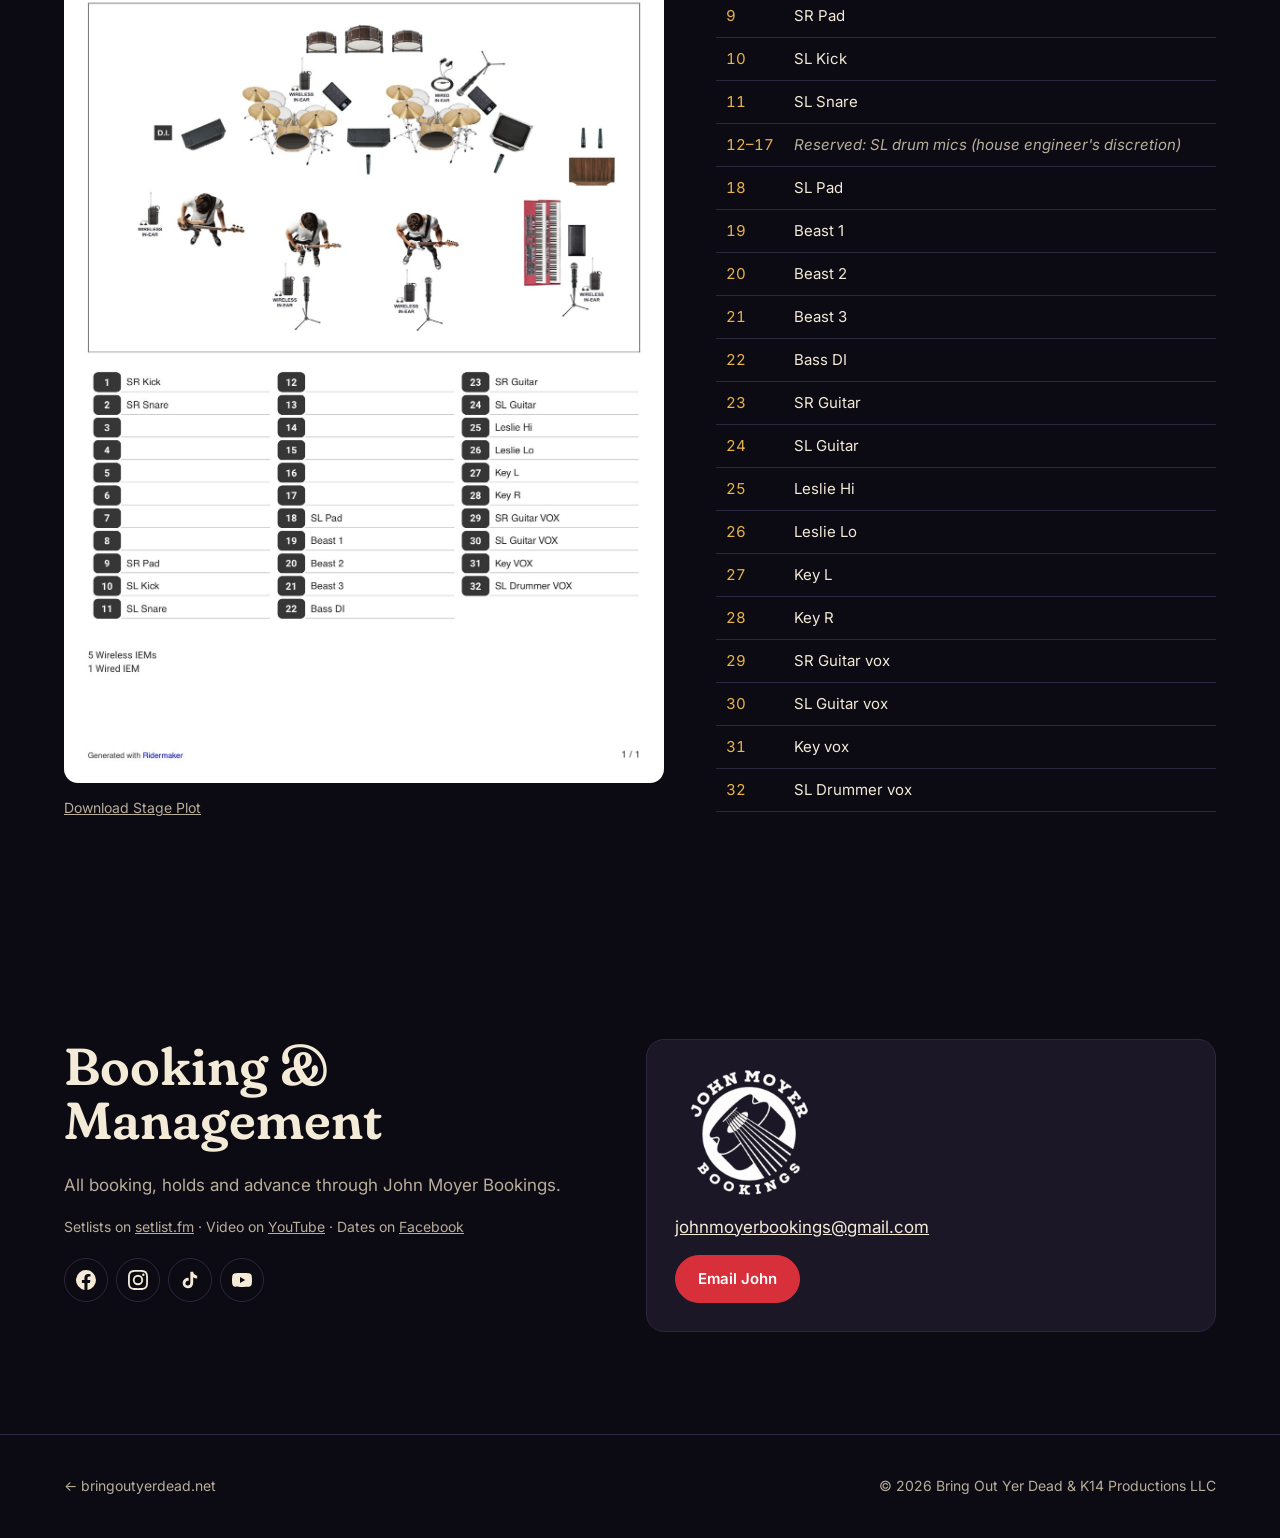
==== commit 84aa9fb8: "EPK: add live schedule from Bandsintown Co-Authored-By: Claude Opus 5.5 <noreply@anthropic.com> Clau" ====
--- a/epk/index.html
+++ b/epk/index.html
@@ -67,7 +67,7 @@
       <span class="tag">Electronic Press Kit</span>
       <h1>Bring Out Yer Dead</h1>
       <p class="lede">Grateful Dead tribute. Six players, two drummers, the whole catalog.</p>
-      <div class="jump"><a href="#reach">Social Reach</a><a href="#bio">Bio</a><a href="#video">Video</a><a href="#photos">Photos</a><a href="#tech">Stage Plot &amp; Tech</a><a href="#contact">Booking</a></div>
+      <div class="jump"><a href="#reach">Social Reach</a><a href="#schedule">Schedule</a><a href="#bio">Bio</a><a href="#video">Video</a><a href="#photos">Photos</a><a href="#tech">Stage Plot &amp; Tech</a><a href="#contact">Booking</a></div>
     </div>
   </div>
 </header>
@@ -80,6 +80,16 @@
       <h2>A Following That Shows Up</h2>
       <p>We promote every show to an engaged audience on Facebook, Instagram, TikTok and YouTube, plus a growing fan club mailing list.</p>
       <div class="social" data-social></div>
+    </div>
+  </div>
+</section>
+
+<section class="band shows" id="schedule">
+  <div class="wrap">
+    <h2>On The Calendar</h2>
+    <p class="lede">Our current schedule, updated live from Bandsintown.</p>
+    <div class="bit-wrap" style="margin-top:24px">
+      <a class="bit-widget-initializer" data-artist-name="Bring Out Yer Dead" data-display-local-dates="false" data-display-past-dates="false" data-auto-style="false" data-text-color="#F3EAD8" data-link-color="#D8303A" data-background-color="rgba(0,0,0,0)" data-display-limit="25" data-display-start-time="false" data-link-text-color="#FFFFFF" data-display-lineup="false" data-display-play-my-city="false" data-display-track-button="false" data-display-rsvp="false" data-separator-color="#2E2740" data-font="Inter"></a>
     </div>
   </div>
 </section>
@@ -172,6 +182,7 @@
 <footer><div class="wrap"><a href="../" style="text-decoration:none">← bringoutyerdead.net</a><div>© <span id="yr">2026</span> Bring Out Yer Dead &amp; K14 Productions LLC</div></div></footer>
 
 <script src="../js/site.js"></script>
+<script charset="utf-8" src="https://widget.bandsintown.com/main.min.js" async></script>
 <script>
 {
 const INPUTS = [[1,'SR Kick'],[2,'SR Snare'],['3–8','Reserved: SR drum mics (house engineer\'s discretion)',1],[9,'SR Pad'],[10,'SL Kick'],[11,'SL Snare'],['12–17','Reserved: SL drum mics (house engineer\'s discretion)',1],[18,'SL Pad'],[19,'Beast 1'],[20,'Beast 2'],[21,'Beast 3'],[22,'Bass DI'],[23,'SR Guitar'],[24,'SL Guitar'],[25,'Leslie Hi'],[26,'Leslie Lo'],[27,'Key L'],[28,'Key R'],[29,'SR Guitar vox'],[30,'SL Guitar vox'],[31,'Key vox'],[32,'SL Drummer vox']];
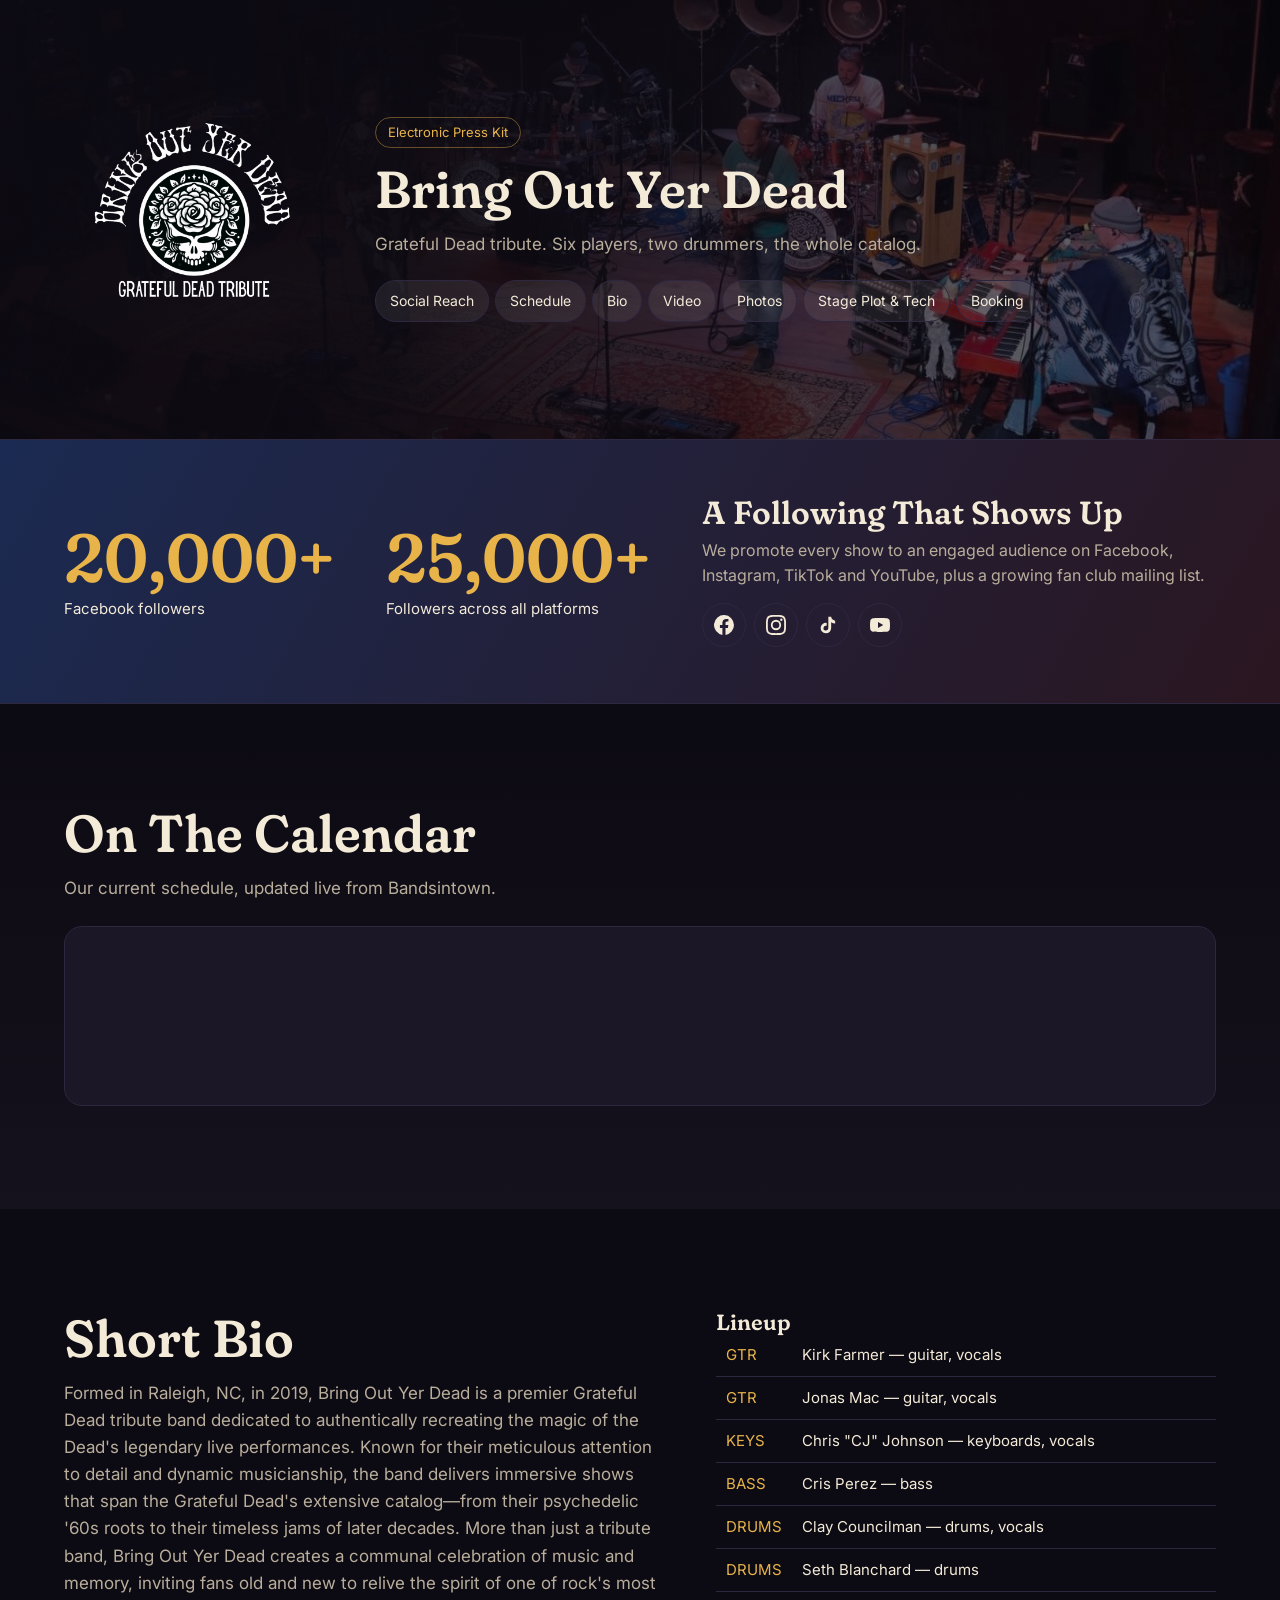
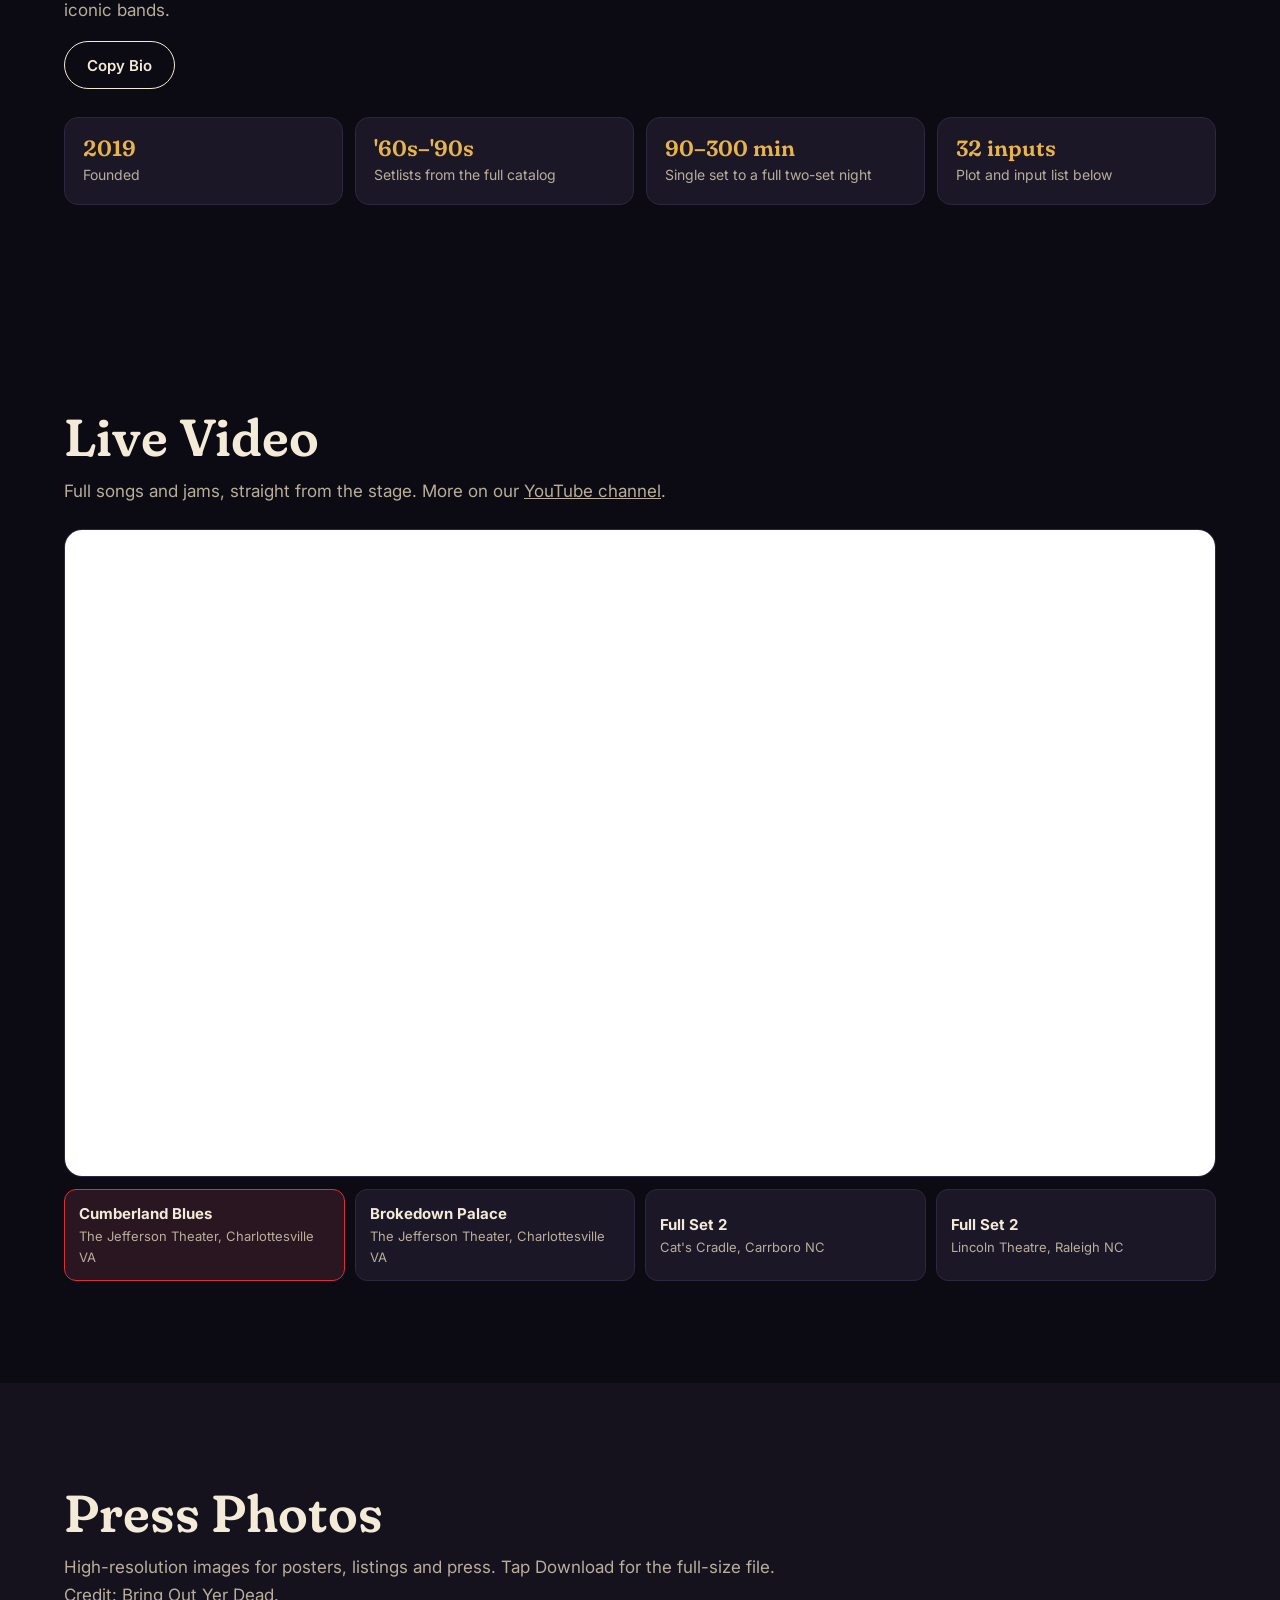
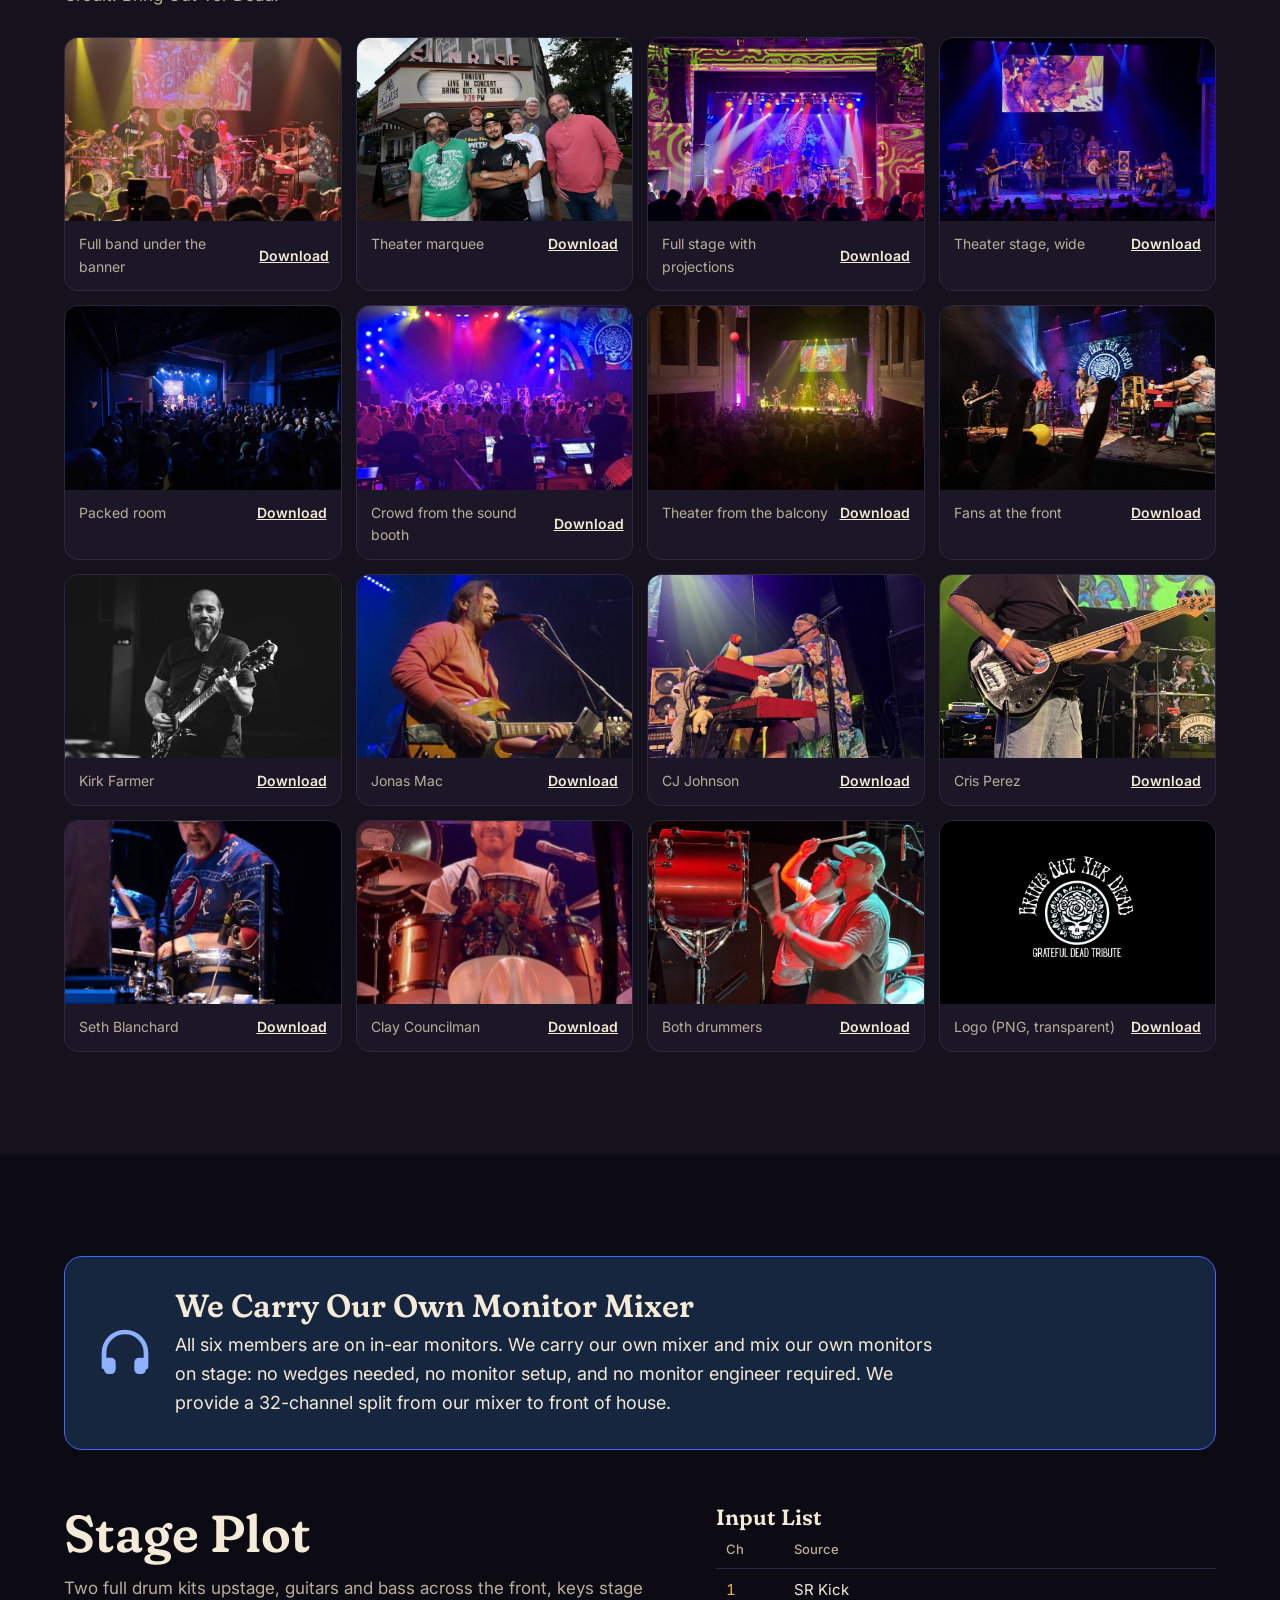
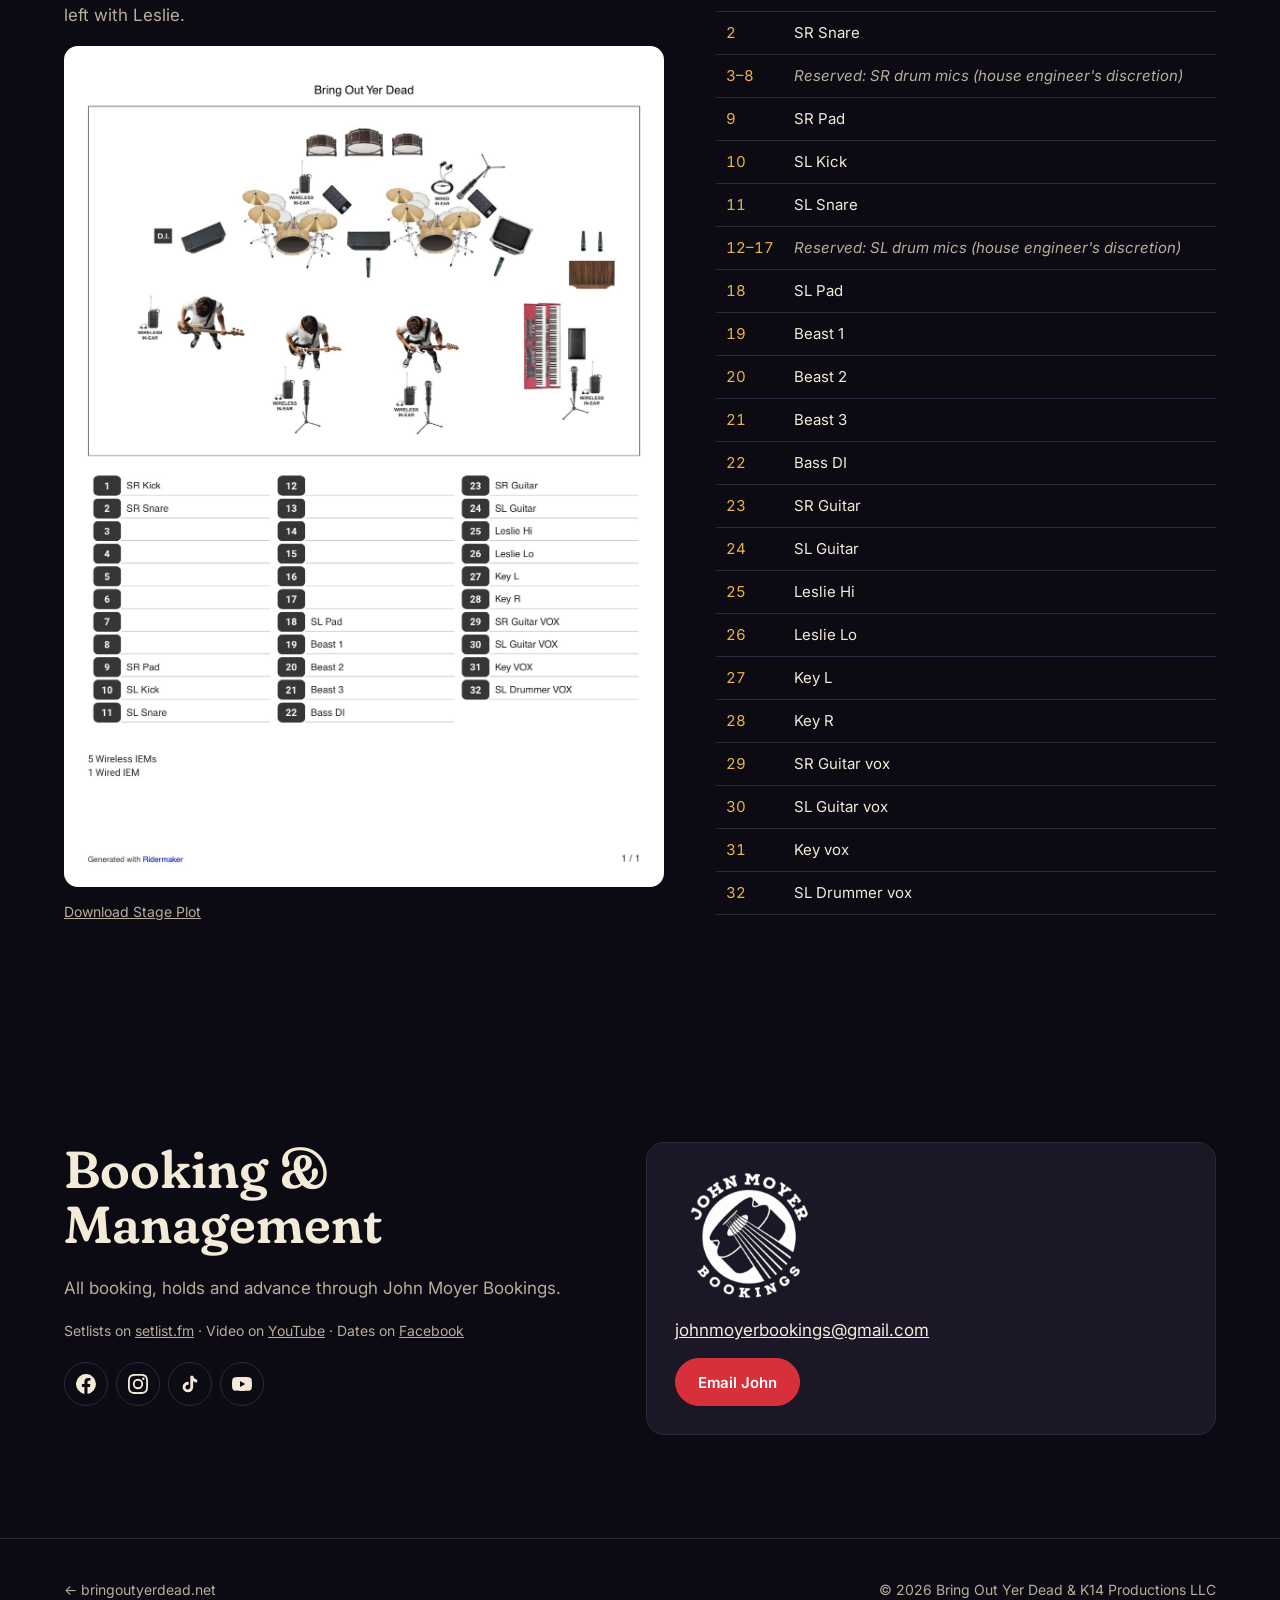
==== commit efe49455: "EPK: curated live video player with direct video embeds Co-Authored-By: Claude Opus 5.5 <noreply@ant" ====
--- a/epk/index.html
+++ b/epk/index.html
@@ -48,6 +48,12 @@
 .vplay{position:relative;width:88px;height:88px;border-radius:50%;background:var(--red);display:grid;place-items:center;box-shadow:0 0 0 10px rgba(216,48,58,.25)}
 .vlabel{position:absolute;left:24px;bottom:20px;font:600 20px Fraunces,serif;font-variation-settings:"SOFT" 100}
 .vframe iframe{position:absolute;inset:0;width:100%;height:100%;border:0}
+#evid{background:#000}#evid::before{display:none}
+.vlist{display:grid;grid-template-columns:repeat(4,minmax(0,1fr));gap:10px;margin-top:12px}
+.vlist button{text-align:left;padding:12px 14px;border-radius:12px;border:1px solid var(--line);background:var(--card);color:var(--ink);font:inherit;cursor:pointer;min-height:56px}
+.vlist button[aria-pressed=true]{border-color:var(--red);background:#2a1620}
+.vlist b{display:block;font-size:15px}.vlist small{display:block;color:var(--mute);font-size:13px}
+@media(max-width:760px){.vlist{grid-template-columns:1fr 1fr}}
 .mon{display:flex;gap:22px;align-items:center;background:#16263f;border:1px solid var(--blue);border-radius:18px;padding:clamp(20px,3vw,32px);margin-bottom:clamp(32px,5vw,56px)}
 .mon svg{width:56px;height:56px;flex:none;color:#8fb0ff}
 .mon h3{font-size:clamp(24px,3vw,32px)}.mon p{margin:8px 0 0;font-size:18px;max-width:70ch}
@@ -67,7 +73,7 @@
       <span class="tag">Electronic Press Kit</span>
       <h1>Bring Out Yer Dead</h1>
       <p class="lede">Grateful Dead tribute. Six players, two drummers, the whole catalog.</p>
-      <div class="jump"><a href="#reach">Social Reach</a><a href="#schedule">Schedule</a><a href="#bio">Bio</a><a href="#video">Video</a><a href="#photos">Photos</a><a href="#tech">Stage Plot &amp; Tech</a><a href="#contact">Booking</a></div>
+      <div class="jump"><a href="#reach">Social Reach</a><a href="#schedule">Schedule</a><a href="#bio">Bio</a><a href="#live-video">Video</a><a href="#photos">Photos</a><a href="#tech">Stage Plot &amp; Tech</a><a href="#contact">Booking</a></div>
     </div>
   </div>
 </header>
@@ -121,15 +127,12 @@
   </div>
 </section>
 
-<section class="band" id="video">
+<section class="band" id="live-video">
   <div class="wrap">
     <h2>Live Video</h2>
     <p class="lede">Full songs and jams, straight from the stage. More on our <a href="https://www.youtube.com/channel/UCQ5zhto_H1IK1-C3n1uaO1Q" target="_blank" rel="noopener">YouTube channel</a>.</p>
-    <a class="vframe" id="evid" href="https://www.youtube.com/channel/UCQ5zhto_H1IK1-C3n1uaO1Q" target="_blank" rel="noopener" data-list="UUQ5zhto_H1IK1-C3n1uaO1Q" aria-label="Play live videos">
-      <span class="vplay"><svg viewBox="0 0 24 24" width="38" height="38" fill="#fff"><path d="M8 5v14l11-7z"/></svg></span>
-      <span class="vlabel">Watch Bring Out Yer Dead Live</span>
-    </a>
-  </div>
+    <div class="vframe" id="evid"><iframe id="eframe" src="https://www.youtube.com/embed/5vBxQ3w7bKU?rel=0" title="Bring Out Yer Dead live video" allow="encrypted-media; picture-in-picture; fullscreen" allowfullscreen loading="lazy"></iframe></div>
+    <div class="vlist" id="vlist"></div>  </div>
 </section>
 
 <section class="band sets" id="photos">
@@ -189,7 +192,10 @@
 document.getElementById('inputs').innerHTML = INPUTS.map(([c,s,r]) => `<tr${r ? ' class="res"' : ''}><td>${c}</td><td>${s}</td></tr>`).join('');
 const PP = [['banner-wide','Full band under the banner'],['marquee','Theater marquee'],['psych-room','Full stage with projections'],['theater-wide','Theater stage, wide'],['crowd-wide','Packed room'],['foh-crowd','Crowd from the sound booth'],['balcony-crowd','Theater from the balcony'],['hands-logo','Fans at the front'],['kirk-bw','Kirk Farmer'],['jonas-smile','Jonas Mac'],['cj-floral','CJ Johnson'],['cris-green','Cris Perez'],['drums-sweater','Seth Blanchard'],['drummer-smile','Clay Councilman'],['drum-duo','Both drummers']];
 document.getElementById('pressPhotos').innerHTML = PP.map(([f,t]) => `<figure><img src="../img/gallery/${f}-sm.jpg" alt="${t}" loading="lazy"><figcaption>${t}<a href="../img/gallery/${f}.jpg" download>Download</a></figcaption></figure>`).join('') + `<figure><img src="../img/logo.png" alt="Band logo" loading="lazy" style="object-fit:contain;background:#000;padding:16px"><figcaption>Logo (PNG, transparent)<a href="../img/logo.png" download>Download</a></figcaption></figure>`;
-const ev = document.getElementById('evid');
+const VIDS = [['5vBxQ3w7bKU','Cumberland Blues','The Jefferson Theater, Charlottesville VA'],['NnqmR7CLDEc','Brokedown Palace','The Jefferson Theater, Charlottesville VA'],['jpgaVDJ36sU','Full Set 2',"Cat's Cradle, Carrboro NC"],['B0iDDfoE5Sk','Full Set 2','Lincoln Theatre, Raleigh NC']];
+const vl = document.getElementById('vlist'), fr = document.getElementById('eframe');
+vl.innerHTML = VIDS.map(([id,t,v],i) => `<button type="button" data-id="${id}" aria-pressed="${i===0}"><b>${t}</b><small>${v}</small></button>`).join('');
+vl.addEventListener('click', e => { const b = e.target.closest('button'); if (!b) return; fr.src = `https://www.youtube.com/embed/${b.dataset.id}?rel=0&autoplay=1`; vl.querySelectorAll('button').forEach(x => x.setAttribute('aria-pressed', x === b)); });
 ev.addEventListener('click', e => { if (window.self !== window.top) return; e.preventDefault(); ev.innerHTML = `<iframe src="https://www.youtube-nocookie.com/embed/videoseries?list=${ev.dataset.list}&autoplay=1" title="Bring Out Yer Dead live video" allow="autoplay; encrypted-media; picture-in-picture" allowfullscreen></iframe>`; });
 const b = document.getElementById('copyBio'), m = document.getElementById('copyMsg');
 b.addEventListener('click', async () => {
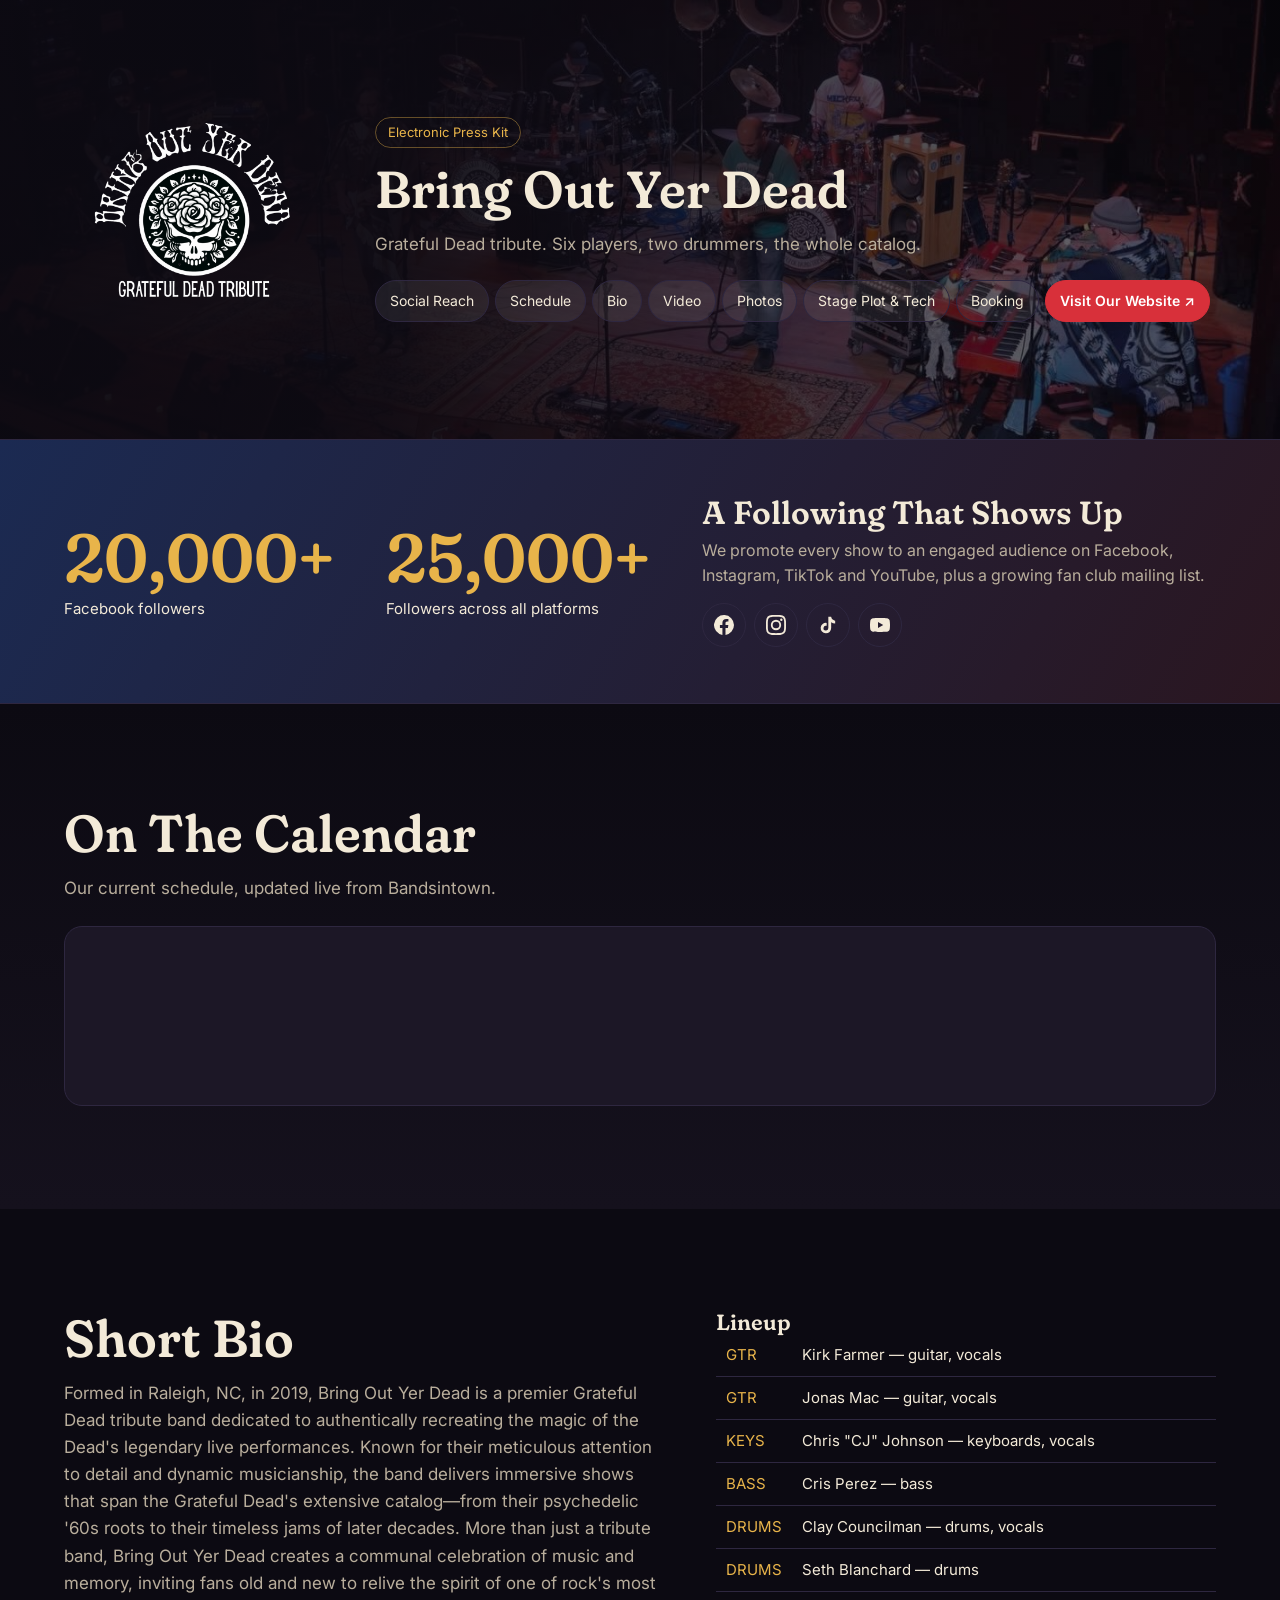
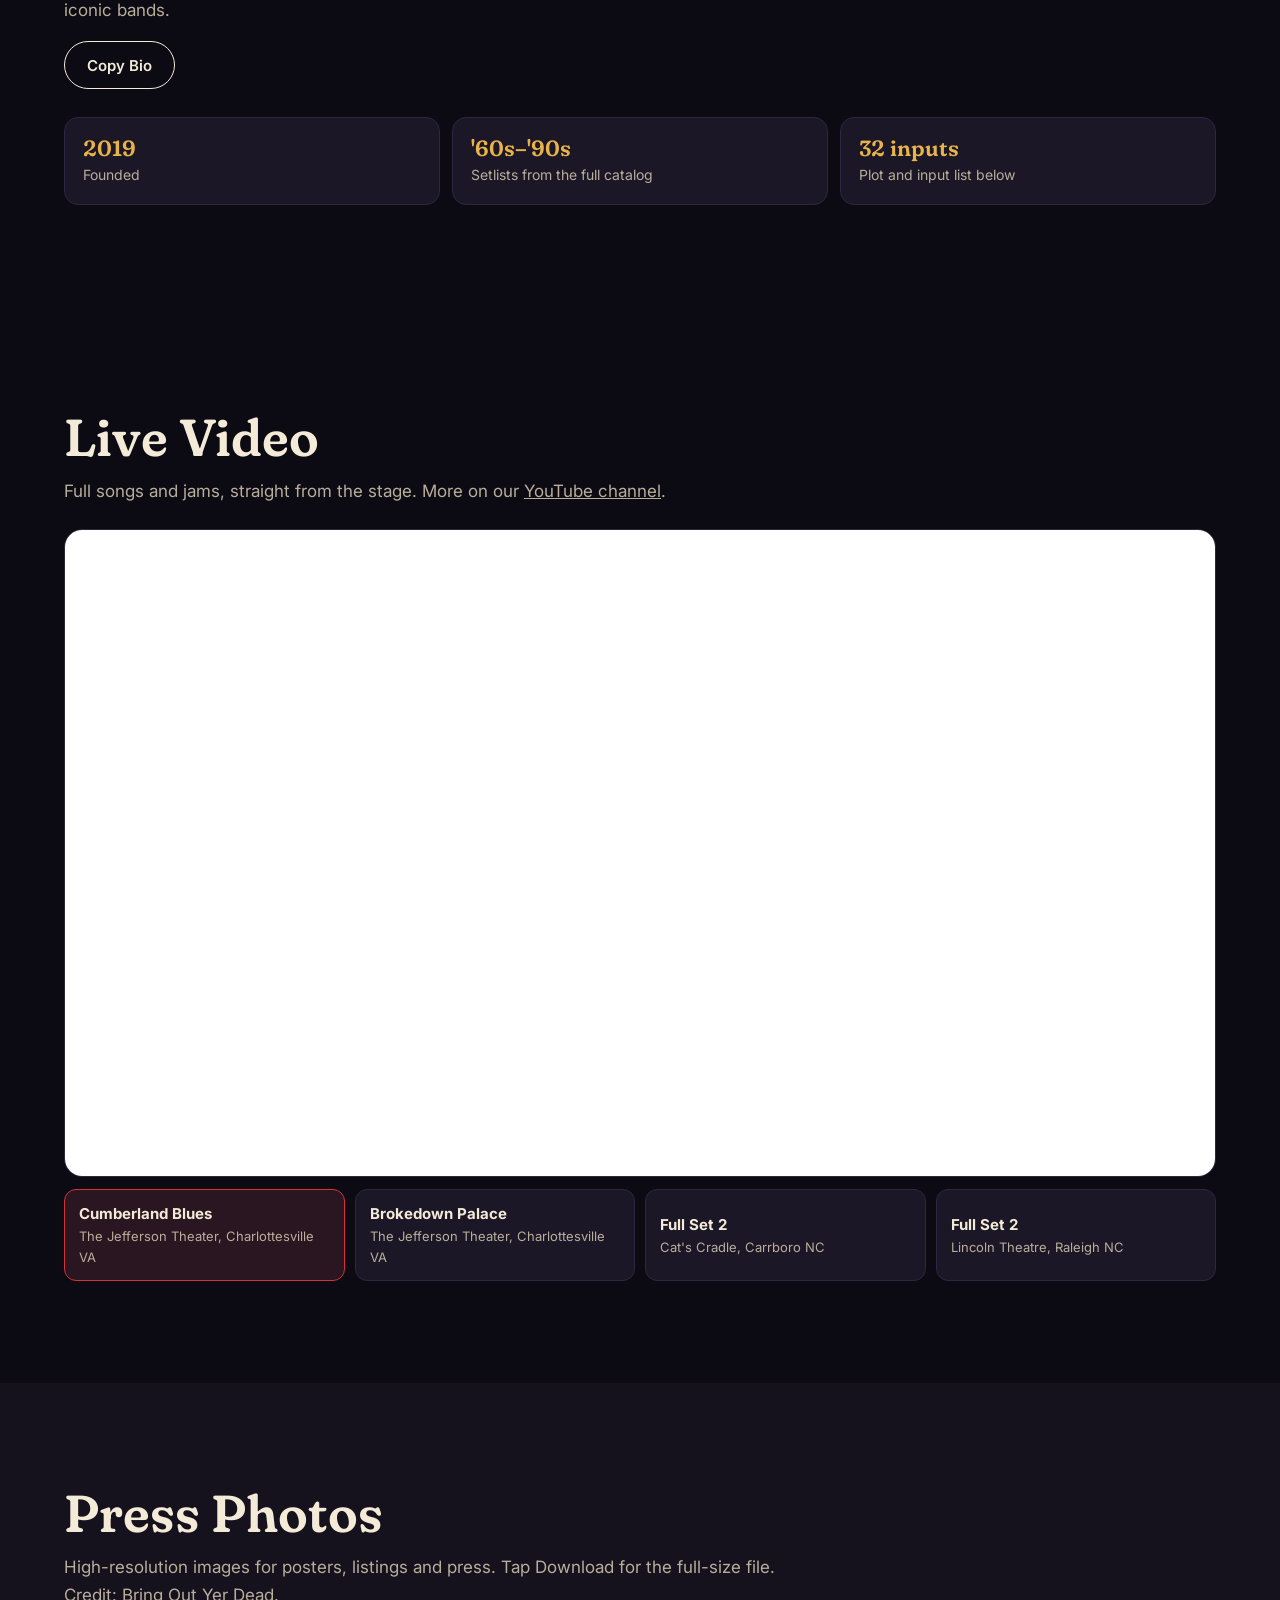
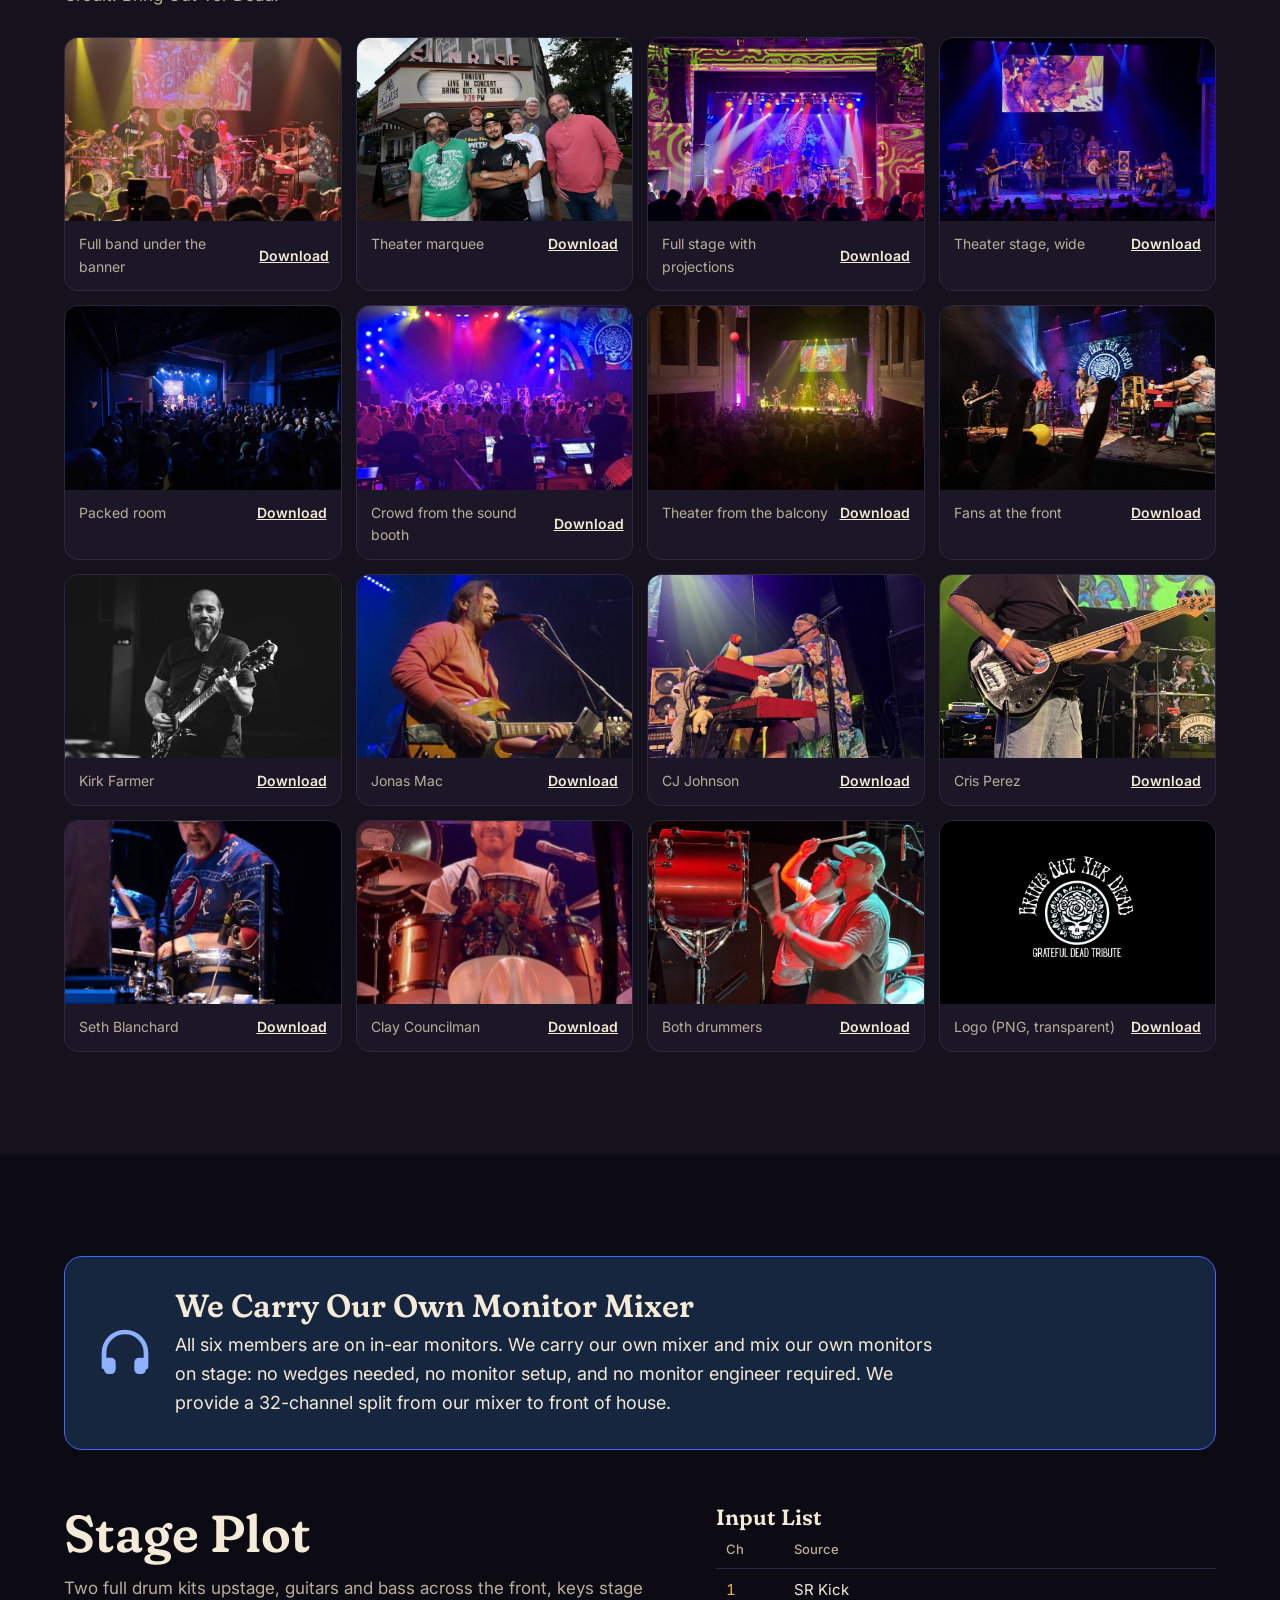
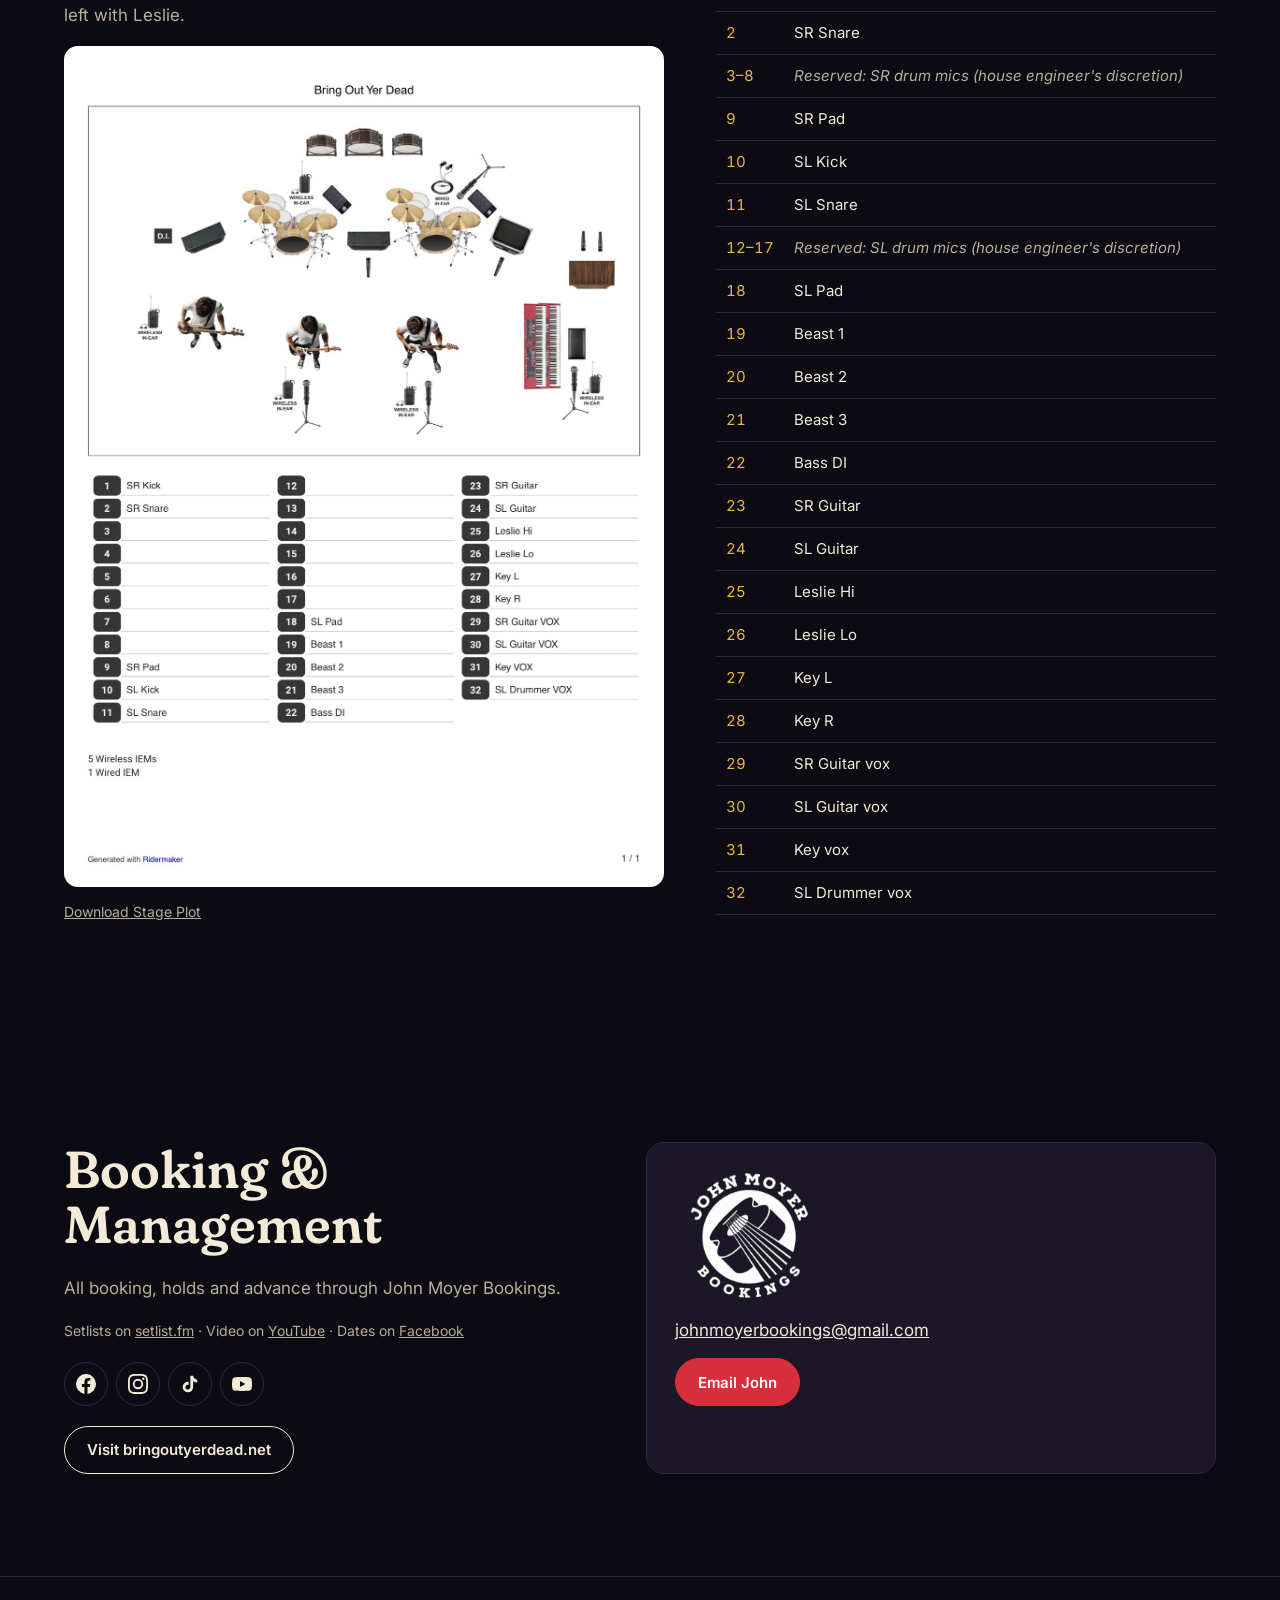
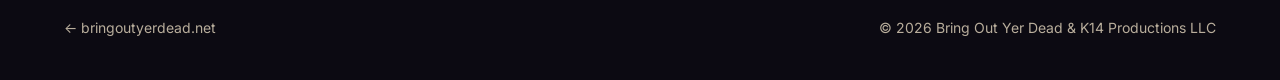
==== commit b5984beb: "EPK: drop set-length tile; add links to main website Co-Authored-By: Claude Opus 5.5 <noreply@anthro" ====
--- a/epk/index.html
+++ b/epk/index.html
@@ -20,6 +20,7 @@
 .jump{display:flex;gap:6px;flex-wrap:wrap;margin-top:22px}
 .jump a{font-size:14px;text-decoration:none;padding:9px 14px;border-radius:999px;background:rgba(255,255,255,.07);border:1px solid var(--line)}
 .jump a:hover{border-color:var(--red)}
+.jump a.site{background:var(--red);border-color:var(--red);color:#fff;font-weight:600}
 .facts{display:grid;grid-template-columns:repeat(auto-fit,minmax(170px,1fr));gap:12px;margin-top:28px}
 .facts div{background:var(--card);border:1px solid var(--line);border-radius:14px;padding:16px 18px}
 .facts b{display:block;font:600 22px Fraunces,serif;font-variation-settings:"SOFT" 100;color:var(--gold)}
@@ -73,7 +74,7 @@
       <span class="tag">Electronic Press Kit</span>
       <h1>Bring Out Yer Dead</h1>
       <p class="lede">Grateful Dead tribute. Six players, two drummers, the whole catalog.</p>
-      <div class="jump"><a href="#reach">Social Reach</a><a href="#schedule">Schedule</a><a href="#bio">Bio</a><a href="#live-video">Video</a><a href="#photos">Photos</a><a href="#tech">Stage Plot &amp; Tech</a><a href="#contact">Booking</a></div>
+      <div class="jump"><a href="#reach">Social Reach</a><a href="#schedule">Schedule</a><a href="#bio">Bio</a><a href="#live-video">Video</a><a href="#photos">Photos</a><a href="#tech">Stage Plot &amp; Tech</a><a href="#contact">Booking</a><a class="site" href="../" target="_blank" rel="noopener">Visit Our Website ↗</a></div>
     </div>
   </div>
 </header>
@@ -122,7 +123,6 @@
   <div class="wrap facts">
     <div><b>2019</b><span>Founded</span></div>
     <div><b>'60s–'90s</b><span>Setlists from the full catalog</span></div>
-    <div><b>90–300 min</b><span>Single set to a full two-set night</span></div>
     <div><b>32 inputs</b><span>Plot and input list below</span></div>
   </div>
 </section>
@@ -173,7 +173,7 @@
 
 <section class="band book" id="contact">
   <div class="wrap grid">
-    <div><h2>Booking &amp; Management</h2><p class="lede">All booking, holds and advance through John Moyer Bookings.</p><p class="note">Setlists on <a href="https://www.setlist.fm/setlists/bring-out-yer-dead-73efc609.html" target="_blank" rel="noopener">setlist.fm</a> · Video on <a href="https://www.youtube.com/channel/UCQ5zhto_H1IK1-C3n1uaO1Q" target="_blank" rel="noopener">YouTube</a> · Dates on <a href="https://www.facebook.com/BringOutYerDeadNC/events" target="_blank" rel="noopener">Facebook</a></p><div class="social" data-social style="margin-top:20px"></div></div>
+    <div><h2>Booking &amp; Management</h2><p class="lede">All booking, holds and advance through John Moyer Bookings.</p><p class="note">Setlists on <a href="https://www.setlist.fm/setlists/bring-out-yer-dead-73efc609.html" target="_blank" rel="noopener">setlist.fm</a> · Video on <a href="https://www.youtube.com/channel/UCQ5zhto_H1IK1-C3n1uaO1Q" target="_blank" rel="noopener">YouTube</a> · Dates on <a href="https://www.facebook.com/BringOutYerDeadNC/events" target="_blank" rel="noopener">Facebook</a></p><div class="social" data-social style="margin-top:20px"></div><a class="btn" href="../" target="_blank" rel="noopener" style="margin-top:20px">Visit bringoutyerdead.net</a></div>
     <div class="agent">
       <img src="../img/john-moyer-bookings.png" alt="John Moyer Bookings logo" width="150" height="132">
       <a class="mail" href="mailto:johnmoyerbookings@gmail.com?subject=Booking%20inquiry%20-%20Bring%20Out%20Yer%20Dead">johnmoyerbookings@gmail.com</a>
@@ -195,7 +195,7 @@
 const VIDS = [['5vBxQ3w7bKU','Cumberland Blues','The Jefferson Theater, Charlottesville VA'],['NnqmR7CLDEc','Brokedown Palace','The Jefferson Theater, Charlottesville VA'],['jpgaVDJ36sU','Full Set 2',"Cat's Cradle, Carrboro NC"],['B0iDDfoE5Sk','Full Set 2','Lincoln Theatre, Raleigh NC']];
 const vl = document.getElementById('vlist'), fr = document.getElementById('eframe');
 vl.innerHTML = VIDS.map(([id,t,v],i) => `<button type="button" data-id="${id}" aria-pressed="${i===0}"><b>${t}</b><small>${v}</small></button>`).join('');
-vl.addEventListener('click', e => { const b = e.target.closest('button'); if (!b) return; fr.src = `https://www.youtube.com/embed/${b.dataset.id}?rel=0&autoplay=1`; vl.querySelectorAll('button').forEach(x => x.setAttribute('aria-pressed', x === b)); });
+vl.addEventListener('click', e => { const b = e.target.closest('button'); if (!b) return; fr.src = `https://www.youtube.com/embed/${b.dataset.id}?rel=0`; vl.querySelectorAll('button').forEach(x => x.setAttribute('aria-pressed', x === b)); });
 ev.addEventListener('click', e => { if (window.self !== window.top) return; e.preventDefault(); ev.innerHTML = `<iframe src="https://www.youtube-nocookie.com/embed/videoseries?list=${ev.dataset.list}&autoplay=1" title="Bring Out Yer Dead live video" allow="autoplay; encrypted-media; picture-in-picture" allowfullscreen></iframe>`; });
 const b = document.getElementById('copyBio'), m = document.getElementById('copyMsg');
 b.addEventListener('click', async () => {
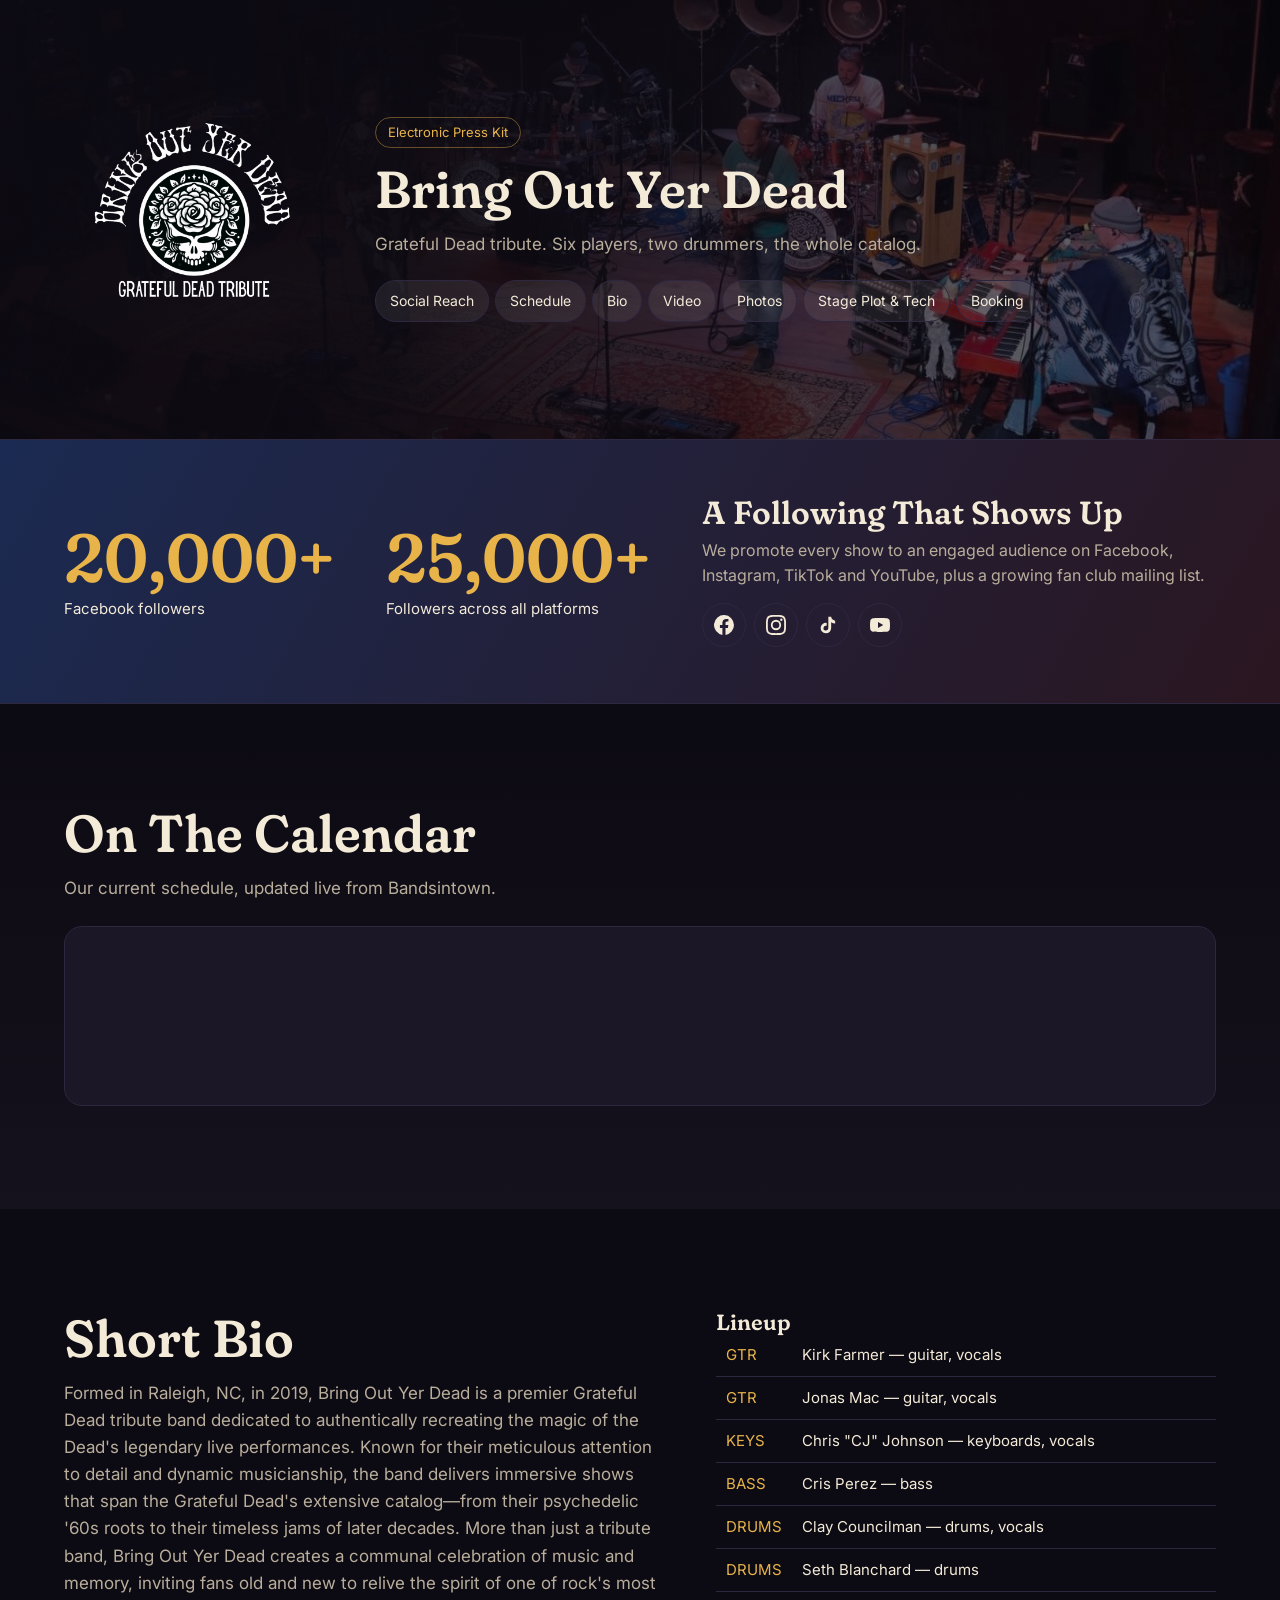
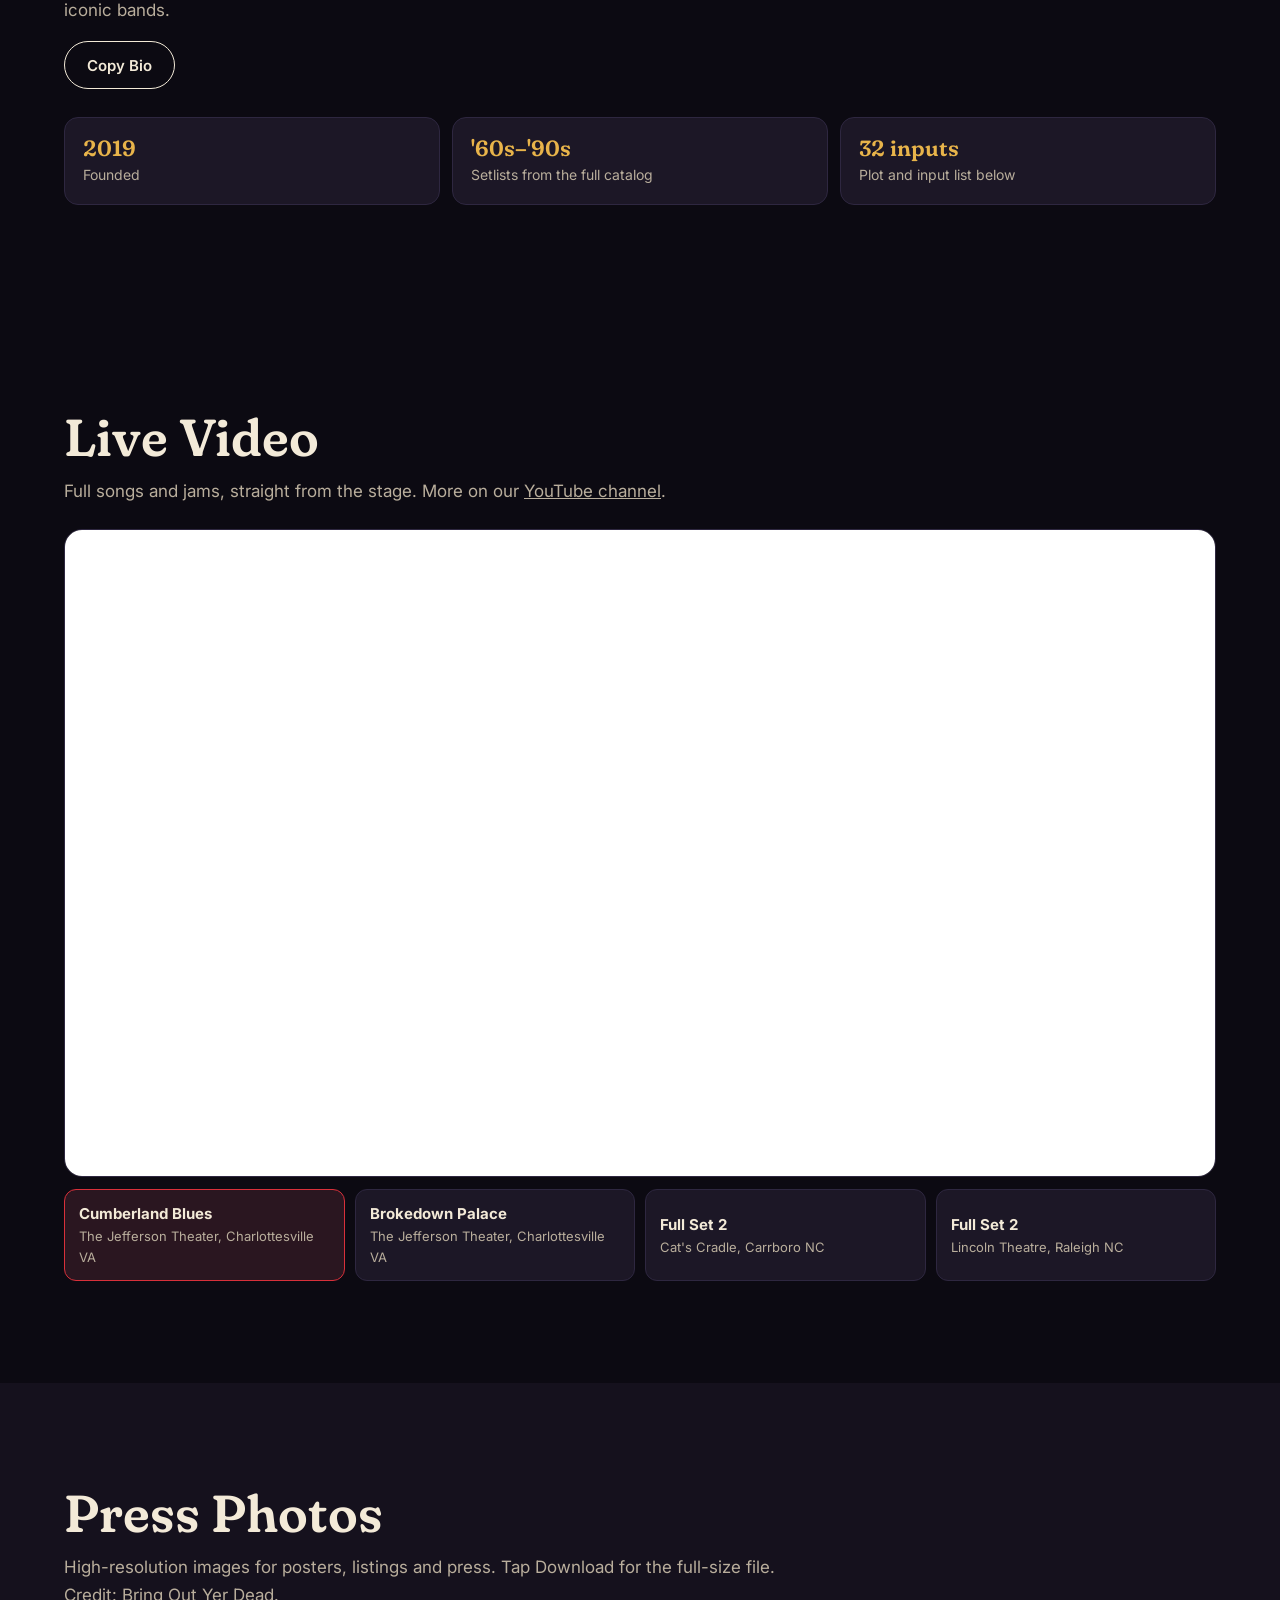
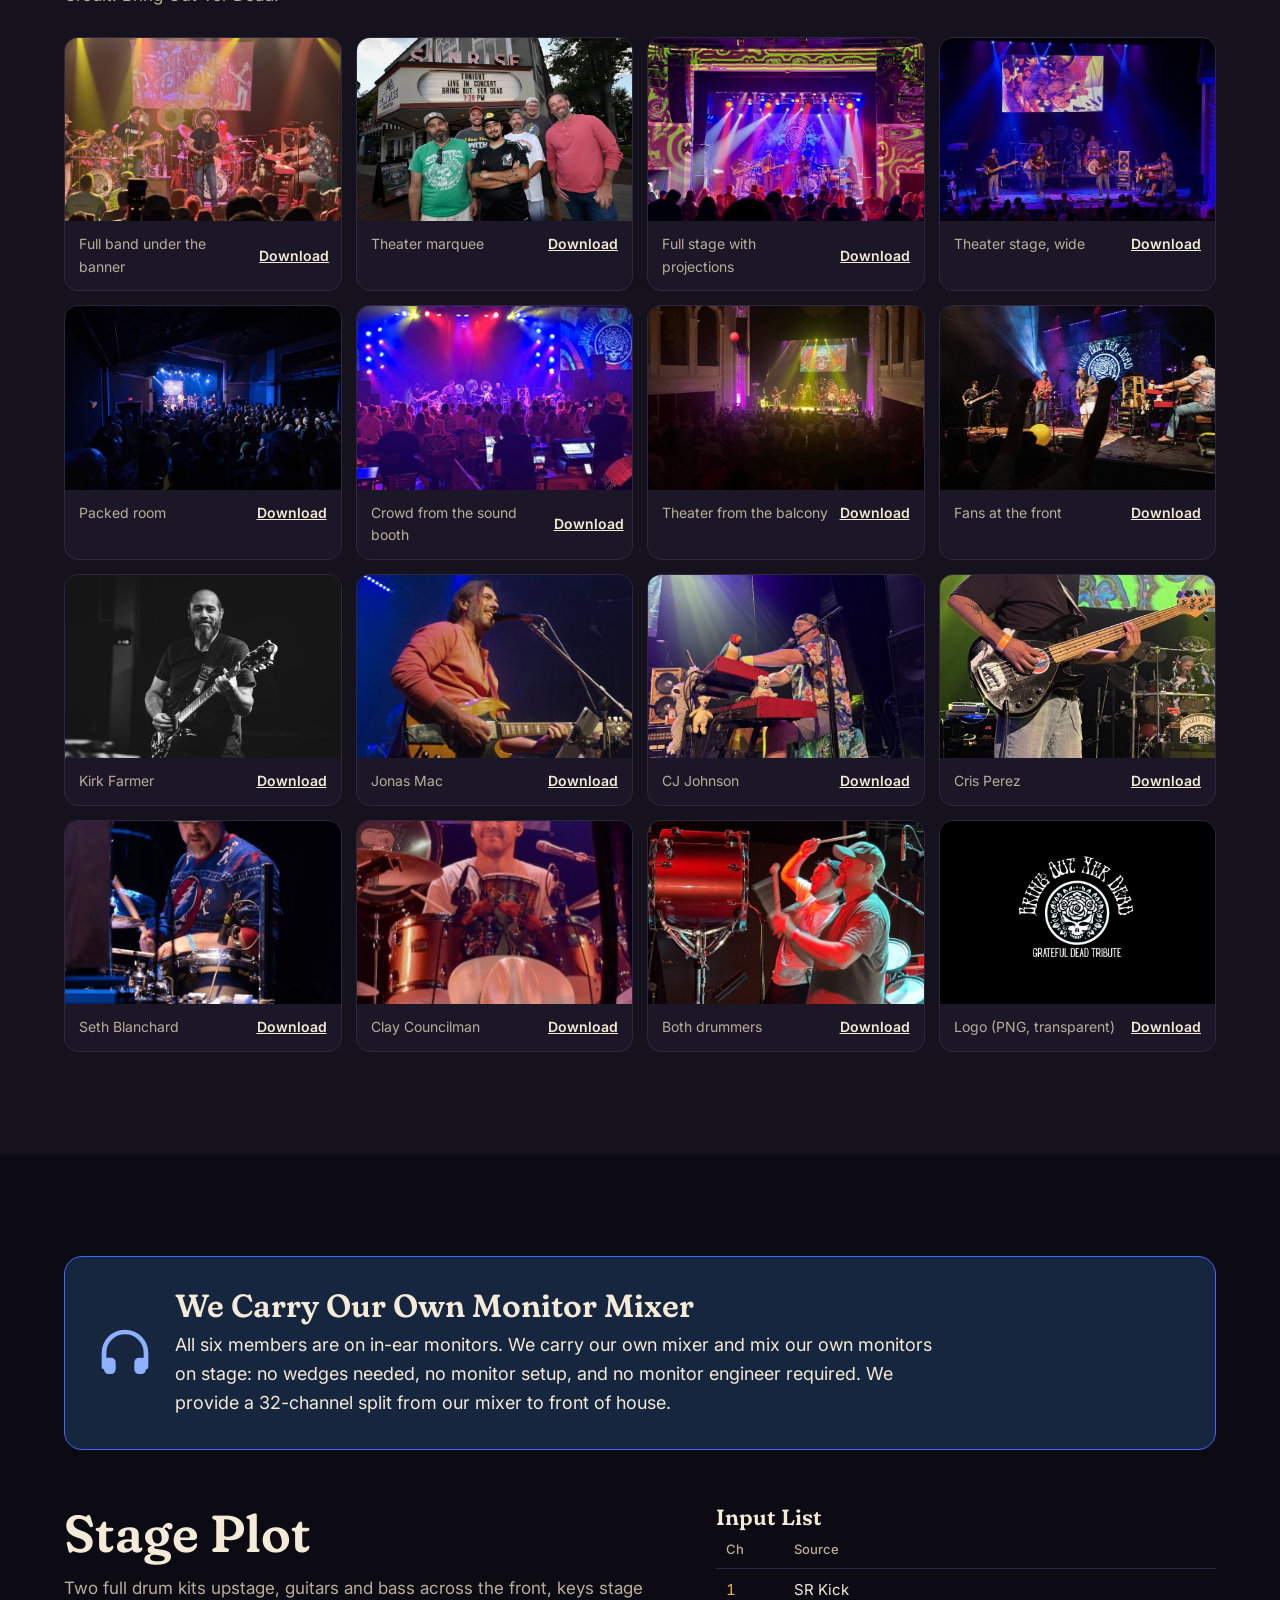
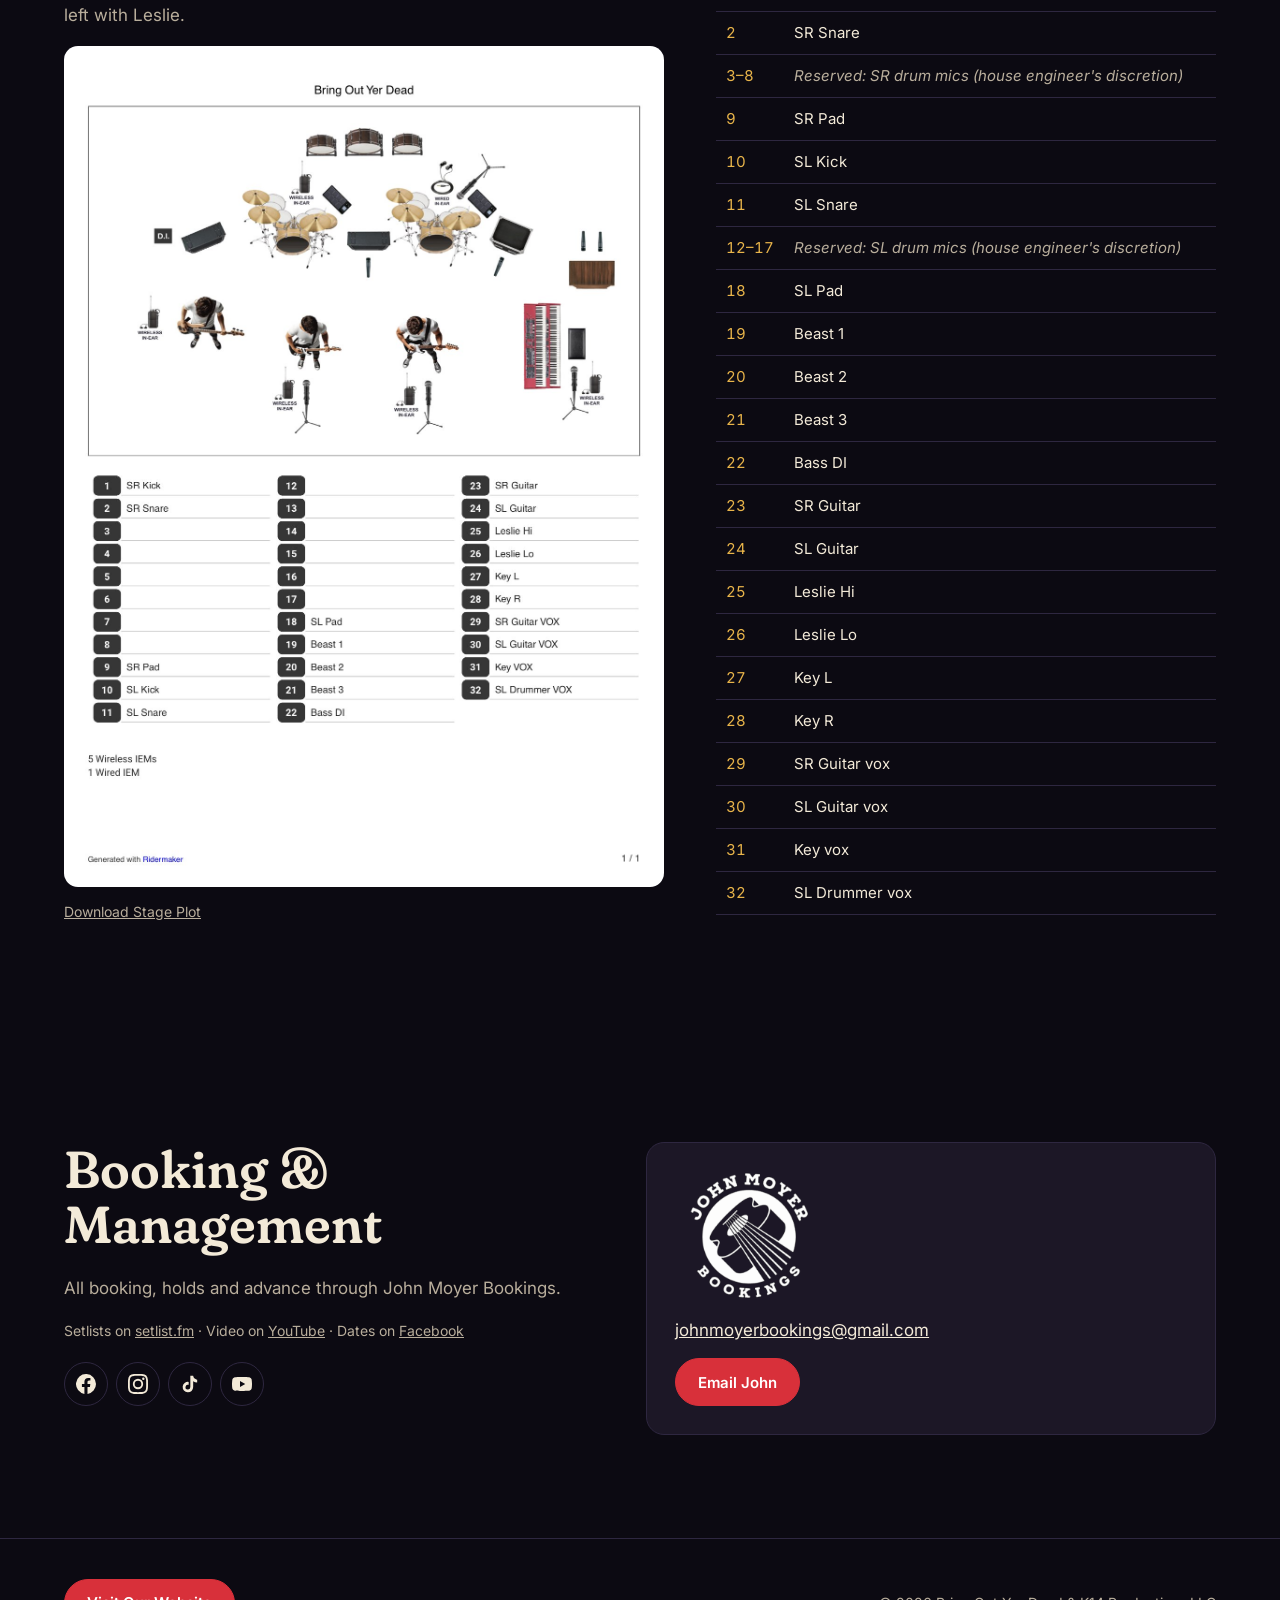
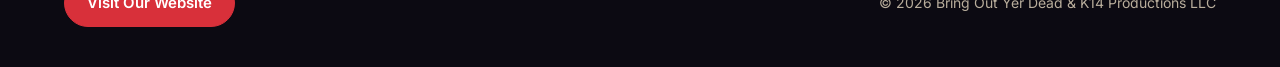
==== commit b724f97e: "EPK: move website link to the footer Co-Authored-By: Claude Opus 5.5 <noreply@anthropic.com> Claude-" ====
--- a/epk/index.html
+++ b/epk/index.html
@@ -74,7 +74,7 @@
       <span class="tag">Electronic Press Kit</span>
       <h1>Bring Out Yer Dead</h1>
       <p class="lede">Grateful Dead tribute. Six players, two drummers, the whole catalog.</p>
-      <div class="jump"><a href="#reach">Social Reach</a><a href="#schedule">Schedule</a><a href="#bio">Bio</a><a href="#live-video">Video</a><a href="#photos">Photos</a><a href="#tech">Stage Plot &amp; Tech</a><a href="#contact">Booking</a><a class="site" href="../" target="_blank" rel="noopener">Visit Our Website ↗</a></div>
+      <div class="jump"><a href="#reach">Social Reach</a><a href="#schedule">Schedule</a><a href="#bio">Bio</a><a href="#live-video">Video</a><a href="#photos">Photos</a><a href="#tech">Stage Plot &amp; Tech</a><a href="#contact">Booking</a></div>
     </div>
   </div>
 </header>
@@ -173,7 +173,7 @@
 
 <section class="band book" id="contact">
   <div class="wrap grid">
-    <div><h2>Booking &amp; Management</h2><p class="lede">All booking, holds and advance through John Moyer Bookings.</p><p class="note">Setlists on <a href="https://www.setlist.fm/setlists/bring-out-yer-dead-73efc609.html" target="_blank" rel="noopener">setlist.fm</a> · Video on <a href="https://www.youtube.com/channel/UCQ5zhto_H1IK1-C3n1uaO1Q" target="_blank" rel="noopener">YouTube</a> · Dates on <a href="https://www.facebook.com/BringOutYerDeadNC/events" target="_blank" rel="noopener">Facebook</a></p><div class="social" data-social style="margin-top:20px"></div><a class="btn" href="../" target="_blank" rel="noopener" style="margin-top:20px">Visit bringoutyerdead.net</a></div>
+    <div><h2>Booking &amp; Management</h2><p class="lede">All booking, holds and advance through John Moyer Bookings.</p><p class="note">Setlists on <a href="https://www.setlist.fm/setlists/bring-out-yer-dead-73efc609.html" target="_blank" rel="noopener">setlist.fm</a> · Video on <a href="https://www.youtube.com/channel/UCQ5zhto_H1IK1-C3n1uaO1Q" target="_blank" rel="noopener">YouTube</a> · Dates on <a href="https://www.facebook.com/BringOutYerDeadNC/events" target="_blank" rel="noopener">Facebook</a></p><div class="social" data-social style="margin-top:20px"></div></div>
     <div class="agent">
       <img src="../img/john-moyer-bookings.png" alt="John Moyer Bookings logo" width="150" height="132">
       <a class="mail" href="mailto:johnmoyerbookings@gmail.com?subject=Booking%20inquiry%20-%20Bring%20Out%20Yer%20Dead">johnmoyerbookings@gmail.com</a>
@@ -182,7 +182,7 @@
   </div>
 </section>
 
-<footer><div class="wrap"><a href="../" style="text-decoration:none">← bringoutyerdead.net</a><div>© <span id="yr">2026</span> Bring Out Yer Dead &amp; K14 Productions LLC</div></div></footer>
+<footer><div class="wrap"><a class="btn red" href="../" target="_blank" rel="noopener">Visit Our Website</a><div>© <span id="yr">2026</span> Bring Out Yer Dead &amp; K14 Productions LLC</div></div></footer>
 
 <script src="../js/site.js"></script>
 <script charset="utf-8" src="https://widget.bandsintown.com/main.min.js" async></script>
